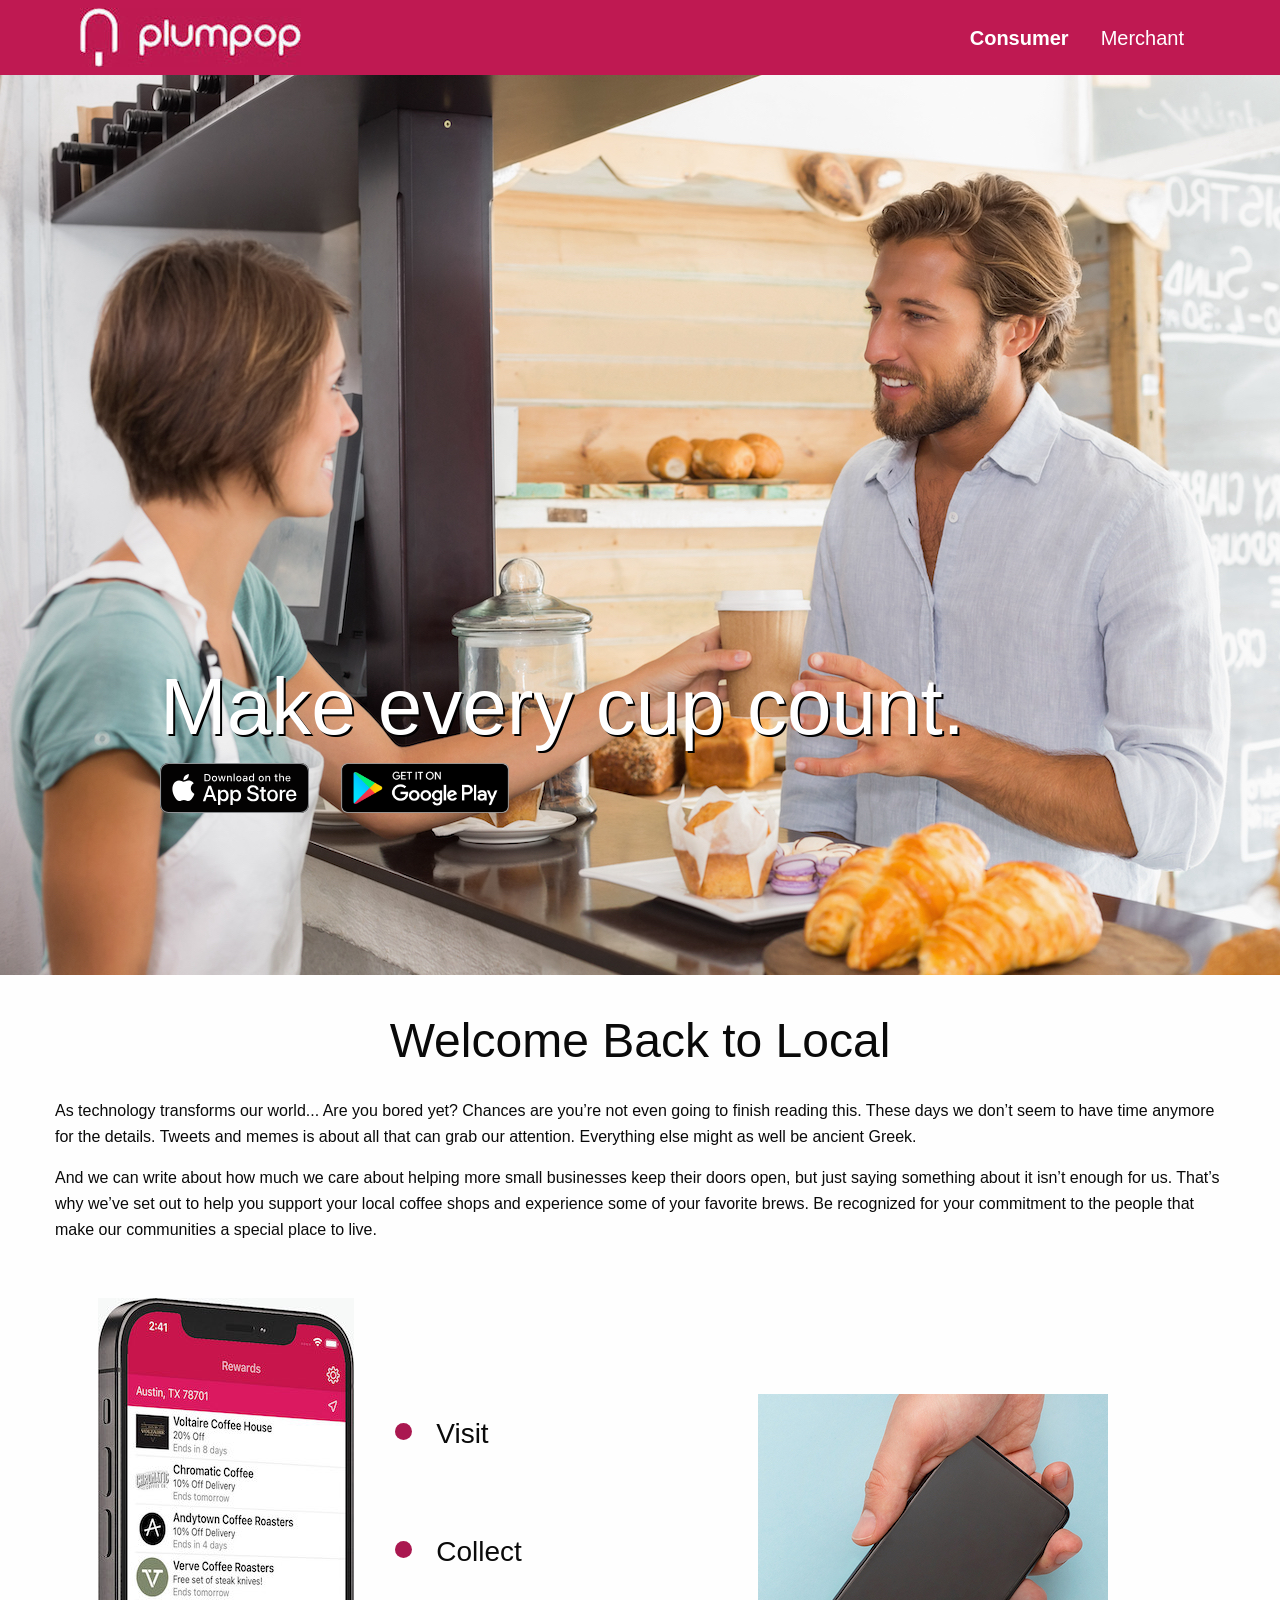
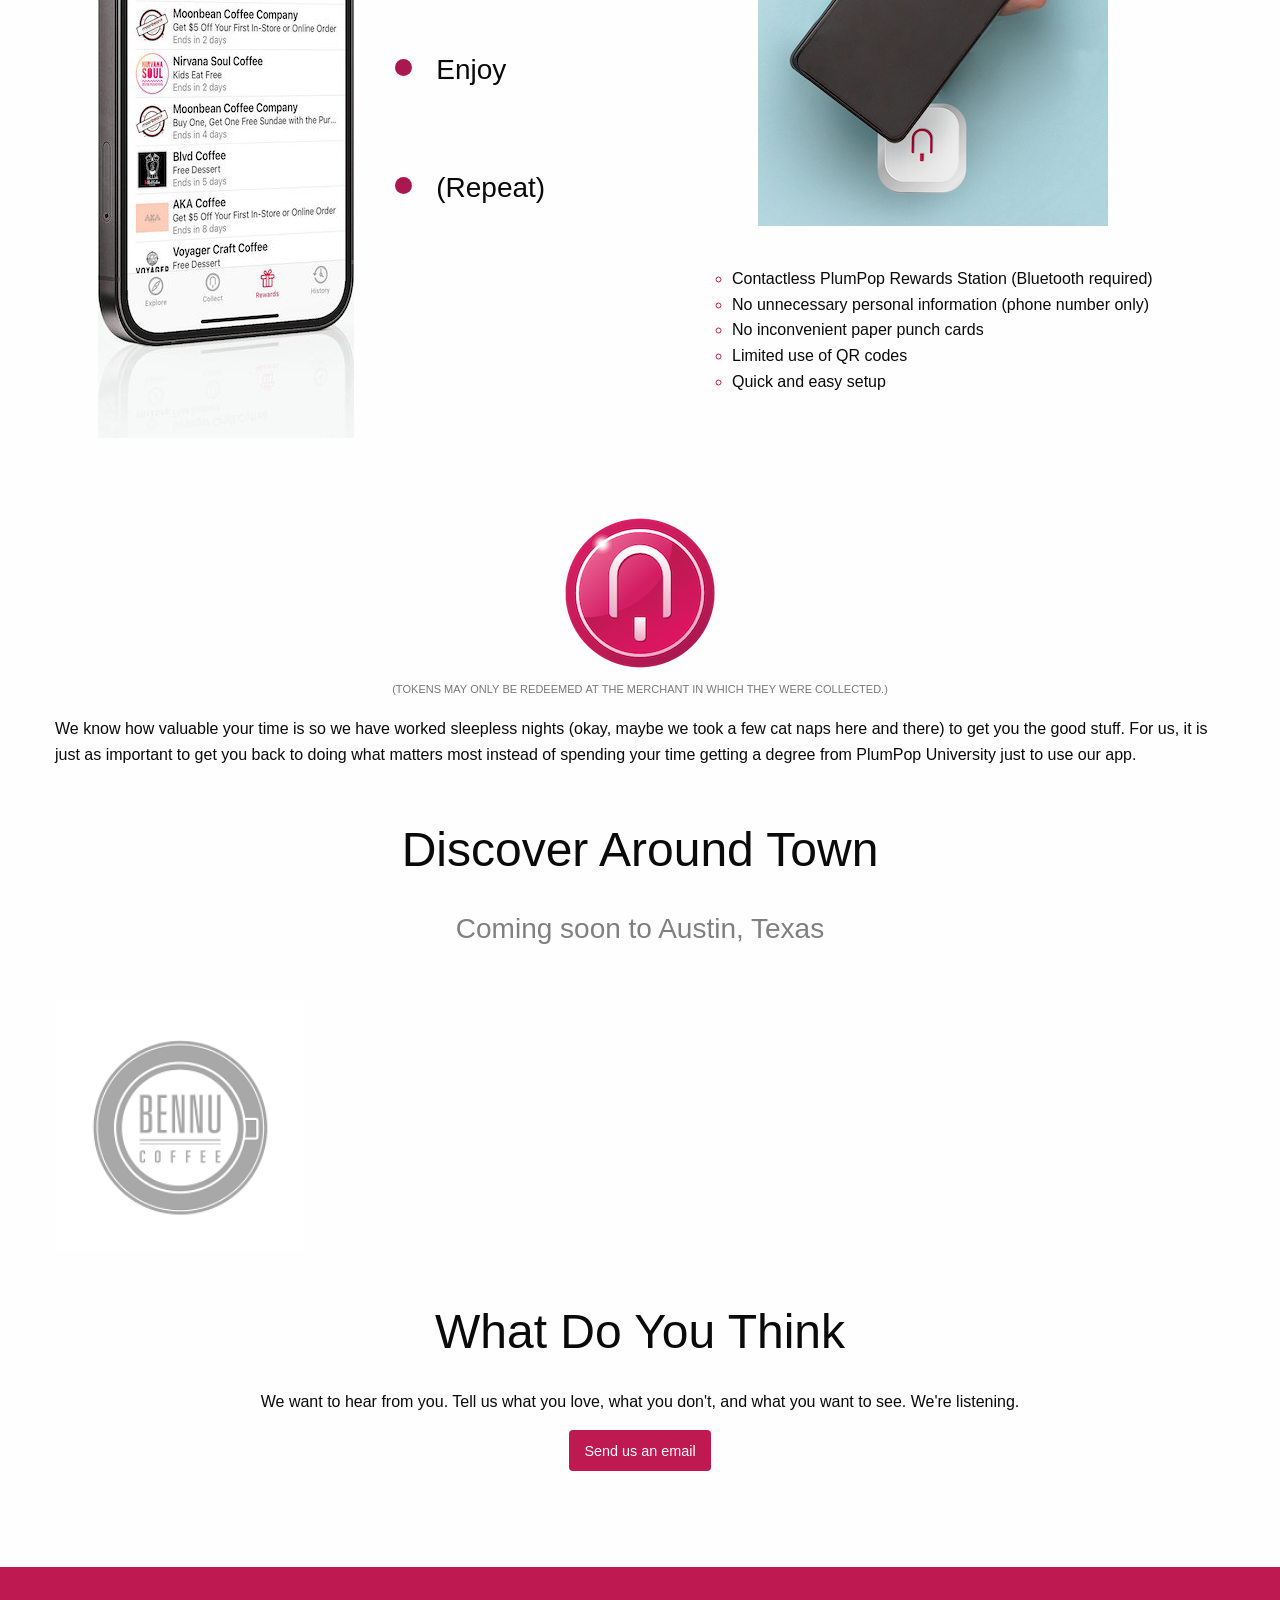
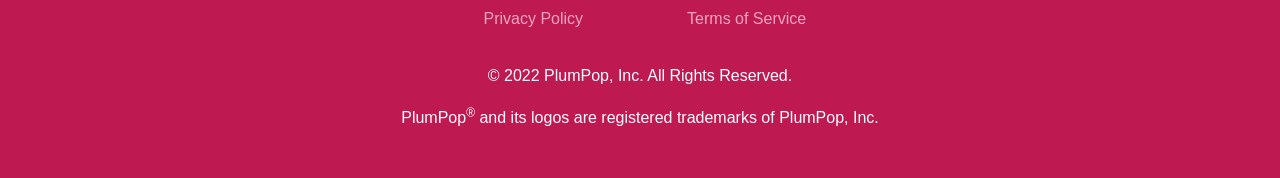
==== index.html @ 1b4a74a1 "Removed the beta label from the page titles." ====
<!doctype html>
<html class="no-js" lang="en" dir="ltr">
<head>
    <meta charset="utf-8"/>
    <meta http-equiv="x-ua-compatible" content="ie=edge">
    <meta name="viewport" content="width=device-width, initial-scale=1.0"/>

    <title>PlumPop - For the Love of Rewards</title>

    <link rel="apple-touch-icon" sizes="180x180" href="apple-touch-icon.png">
    <link rel="icon" type="image/png" sizes="32x32" href="favicon-32x32.png">
    <link rel="icon" type="image/png" sizes="16x16" href="favicon-16x16.png">
    <link rel="manifest" href="site.webmanifest">
    <link rel="mask-icon" href="safari-pinned-tab.svg" color="#5bbad5">
    <meta name="msapplication-TileColor" content="#da532c">
    <meta name="theme-color" content="#ffffff">

    <link rel="stylesheet" href="css/foundation-6.6.3/css/foundation.css">
    <link rel="stylesheet" href="css/swiper-6.4.8/css/swiper-bundle.min.css">
    <link rel="stylesheet" href="css/main.css">
    <link rel="stylesheet" href="css/index.css">
</head>
<body>
<div id="off-canvas"
     class="off-canvas position-left"
     data-off-canvas
     data-auto-focus="false">
    <ul class="vertical menu">
        <li>
            <img src="img/logo/plumpop_logo_icon_23x36.jpg"
                 width="23"
                 height="36"
                 alt="PlumPop Logo Icon">
        </li>
        <li>
            <ul class="nested vertical menu">
                <li>
                    <a class="page-link current-page-link">Consumer</a>
                </li>
                <li>
                    <a class="page-link" href="merchant.html">Merchant</a>
                </li>
            </ul>
        </li>
    </ul>
</div>

<div class="off-canvas-content" data-off-canvas-content>
    <nav>
        <div class="title-bar hide-for-medium">
            <div class="title-bar-left">
                <button id="menu-icon"
                        type="button"
                        class="menu-icon"
                        data-open="off-canvas"></button>
                <img src="img/logo/plumpop_logo_icon_name_maroon_flush_background_white_143x36.jpg"
                     width="143"
                     height="36"
                     alt="PlumPop Logo">
            </div>
        </div>
        <div class="top-bar show-for-medium">
            <div class="top-bar-left">
                <img src="img/logo/plumpop_logo_icon_name_maroon_flush_background_white_221x59.jpg"
                     width="221"
                     height="59"
                     alt="PlumPop Logo">
            </div>
            <div class="top-bar-right">
                <ul class="dropdown menu" data-dropdown-menu data-alignment="left">
                    <li>
                        <a class="page-link current-page-link">Consumer</a>
                    </li>
                    <li>
                        <a class="page-link" href="merchant.html">Merchant</a>
                    </li>
                </ul>
            </div>
        </div>
    </nav>
    <section>
        <div class="grid-y headliner"
             data-interchange="[img/consumer/consumer_main_640x600.jpg, small], [img/consumer/consumer_main_1350x900.jpg, medium]">
            <div class="cell">
                <p>Make every cup count.</p>
            </div>
            <div class="cell show-for-small-only">
                <a class="button download-app-small"><span>Download app</span></a>
            </div>
            <div class="cell show-for-medium">
                <div class="grid-x">
                    <div class="cell shrink download-app-medium-container">
                        <a id="download-ios-app-medium">
                            <img src="img/consumer/download/download_on_the_app_store.svg"
                                 width="149"
                                 height="50"
                                 alt="Download on the App Store Button">
                        </a>
                    </div>
                    <div class="cell shrink download-app-medium-container">
                        <a id="download-android-app-medium">
                            <img src="img/consumer/download/get_it_on_google_play_564x168.png"
                                 width="168"
                                 height="50"
                                 alt="Get It On Google Play Button">
                        </a>
                    </div>
                </div>
            </div>
        </div>
        <div class="grid-container">
            <div class="grid-y">
                <div class="cell text-center">
                    <h1 class="title">Welcome Back to Local</h1>
                </div>
                <div class="cell">
                    <p>
                        As technology transforms our world... Are you bored yet? Chances are you’re not even going to
                        finish reading this. These days we don’t seem to have time anymore for the details. Tweets and
                        memes is about all that can grab our attention. Everything else might as well be ancient Greek.
                    </p>
                    <p>
                        And we can write about how much we care about helping more small businesses keep their doors
                        open, but just saying something about it isn’t enough for us. That’s why we’ve set out to help
                        you support your local coffee shops and experience some of your favorite brews. Be recognized
                        for your commitment to the people that make our communities a special place to live.
                    </p>
                </div>
                <div class="cell app-section">
                    <div class="grid-x">
                        <div class="cell large-6">
                            <div class="grid-x">
                                <div class="cell medium-offset-1 medium-5 large-offset-0 large-7 text-center">
                                    <img src="img/consumer/plumpop_mobile_app_screenshot_256x740.jpg"
                                         width="256"
                                         height="740"
                                         alt="PlumPop Mobile Application Screenshot">
                                </div>
                                <div class="cell small-offset-3 small-6 medium-offset-0 medium-6 large-5">
                                    <ul class="plumpop-mobile-app-screenshot-list">
                                        <li>
                                            <span>Visit</span>
                                        </li>
                                        <li>
                                            <span>Collect</span>
                                        </li>
                                        <li>
                                            <span>Enjoy</span>
                                        </li>
                                        <li>
                                            <span>(Repeat)</span>
                                        </li>
                                    </ul>
                                </div>
                            </div>
                        </div>
                        <div class="cell large-6">
                            <div class="grid-x">
                                <div class="cell medium-order-2 medium-6 large-order-1 large-12 text-center">
                                    <img src="img/consumer/plumpop_beacon_screenshot_350x432.jpg"
                                         class="plumpop-beacon"
                                         width="350"
                                         height="432"
                                         alt="PlumPop Beacon">
                                </div>
                                <div class="cell medium-order-1 medium-6 large-order-2 large-12">
                                    <ul class="plumpop-beacon-list">
                                        <li>
                                            <span>Contactless PlumPop Rewards Station (Bluetooth required)</span>
                                        </li>
                                        <li>
                                            <span>No unnecessary personal information (phone number only)</span>
                                        </li>
                                        <li>
                                            <span>No inconvenient paper punch cards</span>
                                        </li>
                                        <li>
                                            <span>Limited use of QR codes</span>
                                        </li>
                                        <li>
                                            <span>Quick and easy setup</span>
                                        </li>
                                    </ul>
                                </div>
                            </div>
                        </div>
                    </div>
                </div>
                <div class="cell">
                    <div class="grid-x">
                        <div class="cell">
                            <div class="grid-y">
                                <div class="cell text-center">
                                    <img src="img/consumer/plumpop_coin_150x150.png"
                                         width="150"
                                         height="150"
                                         class="icon"
                                         alt="PlumPop Token">
                                </div>
                                <div class="cell text-center">
                                    <p class="tokens-subtitle">
                                        (Tokens may only be redeemed at the merchant in which they were collected.)
                                    </p>
                                </div>
                                <div class="cell">
                                    <p>
                                        We know how valuable your time is so we have worked sleepless nights (okay,
                                        maybe we took a few cat naps here and there) to get you the good stuff. For us,
                                        it is just as important to get you back to doing what matters most instead of
                                        spending your time getting a degree from PlumPop University just to use our app.
                                    </p>
                                </div>
                            </div>
                        </div>
                    </div>
                </div>
                <div class="cell text-center">
                    <h1 class="title">Discover Around Town</h1>
                </div>
                <div class="cell text-center">
                    <p class="coming-soon">Coming soon to Austin, Texas</p>
                </div>
                <div id="swiper-container-container" class="cell">
                    <div class="swiper-container">
                        <div class="swiper-wrapper">
                            <div class="swiper-slide">
                                <a onclick="openURL('http://www.bennucoffee.com/')">
                                    <img src="img/consumer/merchant-logo/bennu_logo_225x225.png"
                                         width="250"
                                         height="250"
                                         alt="Bennu Coffee Logo">
                                </a>
                            </div>
                            <div class="swiper-slide">
                                <a onclick="openURL('https://www.betterhalfbar.com/')">
                                    <img src="img/consumer/merchant-logo/better_half_logo_250x250.png"
                                         width="250"
                                         height="250"
                                         alt="Better Half Coffee & Cocktails Logo">
                                </a>
                            </div>
                            <div class="swiper-slide">
                                <a onclick="openURL('http://cherrywoodcoffeehouse.com/')">
                                    <img src="img/consumer/merchant-logo/cherrywood_logo_250x250.jpg"
                                         width="250"
                                         height="250"
                                         alt="Cherrywood Coffeehouse Logo">
                                </a>
                            </div>
                            <div class="swiper-slide">
                                <a onclick="openURL('http://epochcoffee.com/')">
                                    <img src="img/consumer/merchant-logo/epoch_logo_250x250.png"
                                         width="250"
                                         height="250"
                                         alt="Epoch Coffee Logo">
                                </a>
                            </div>
                            <div class="swiper-slide">
                                <a onclick="openURL('https://www.houndstoothcoffee.com/')">
                                    <img src="img/consumer/merchant-logo/houndstooth_logo_250x250.jpg"
                                         width="250"
                                         height="250"
                                         alt="Houndstooth Coffee Logo">
                                </a>
                            </div>
                            <div class="swiper-slide">
                                <a onclick="openURL('https://levercraftcoffee.com/')">
                                    <img src="img/consumer/merchant-logo/levercraft_logo_225x225.png"
                                         width="250"
                                         height="250"
                                         alt="LeverCraft Coffee Logo">
                                </a>
                            </div>
                            <div class="swiper-slide">
                                <a onclick="openURL('https://mediciroasting.com/')">
                                    <img src="img/consumer/merchant-logo/medici_logo_250x250.png"
                                         width="250"
                                         height="250"
                                         alt="Medici Coffee Logo">
                                </a>
                            </div>
                            <div class="swiper-slide">
                                <a onclick="openURL('https://www.trianoncoffee.com/')">
                                    <img src="img/consumer/merchant-logo/trianon_logo_225x225.png"
                                         width="250"
                                         height="250"
                                         alt="Trianon Coffee Logo">
                                </a>
                            </div>
                        </div>
                    </div>
                </div>
                <div class="cell text-center">
                    <h1 class="title contact-us">What Do You Think</h1>
                </div>
                <div class="cell text-center">
                    <p>
                        We want to hear from you. Tell us what you love, what you don't, and what you want to see. We're
                        listening.
                    </p>
                </div>
                <div class="cell text-center">
                    <a href="mailto:consumer.support@plumpop.com" class="button send-us-email">Send us an email</a>
                </div>
            </div>
        </div>
    </section>
</div>

<div class="grid-y align-center-middle footer">
    <div class="cell">
        <div class="grid-x text-center">
            <div class="cell medium-offset-4 medium-2">
                <a href="privacy.html">Privacy Policy</a>
            </div>
            <div id="terms" class="cell medium-2">
                <a href="terms.html">Terms of Service</a>
            </div>
        </div>
    </div>
    <div class="grid-container">
        <div id="rights" class="cell text-center">
            <p>&copy; 2022 PlumPop, Inc. All Rights Reserved.</p>
            <p>PlumPop<sup>&reg;</sup> and its logos are registered trademarks of PlumPop, Inc.</p>
        </div>
    </div>
</div>

<script src="css/foundation-6.6.3/js/vendor.js"></script>
<script src="css/foundation-6.6.3/js/foundation.js"></script>
<script src="css/foundation-6.6.3/js/app.js"></script>
<script src="css/swiper-6.4.8/js/swiper-bundle.min.js"></script>
<script src="js/index.js"></script>
</body>
</html>
---- css/main.css ----
div#off-canvas {
    background-color: #fff;
}

div#off-canvas > ul.menu {
    margin-top: 1rem;
}

div#off-canvas > ul.menu > li:first-child {
    margin-left: 1.75rem;
}

div#off-canvas > ul.menu > li {
    margin-left: 0.5rem;
}

div#off-canvas > ul.menu > li > ul.menu > li {
    margin-top: 1rem;
}

div#off-canvas > ul.menu > li > ul.menu > li > a {
    color: #000;
}

ul.menu > li > a.page-link {
    font-size: 1.25rem;
    font-weight: 300;
}

ul.menu > li > a.current-page-link {
    cursor: default;
    font-weight: 900;
}

div.title-bar {
    background-color: #bf1952;
}

div.title-bar-left > img {
    margin-left: 2rem;
}

div.top-bar {
    padding-left: 5rem;
    padding-right: 5rem;
    background-color: #bf1952;
}

div.top-bar-right > ul.menu > li {
    background-color: #bf1952;
}

div.top-bar-right > ul.menu > li > a {
    color: #fff;
}

h1.title {
    margin-top: 2rem;
    margin-bottom: 1.5rem;
}

/* small screen only */
@media screen and (max-width: 39.9375em) {
    h1.title {
        margin-top: 2.5rem;
    }
}

div.footer {
    margin-top: 5rem;
    padding-top: 2.5rem;
    padding-bottom: 2rem;
    background-color: #bf1952;
    color: #fff;
}

/* small screen only */
@media screen and (max-width: 39.9375em) {
    div.footer {
        margin-top: 2.5rem;
    }
}

div.footer a {
    color: #f3a4bf;
}

/* small screen only */
@media screen and (max-width: 39.9375em) {
    div.footer div#terms {
        margin-top: 1rem;
    }
}

div.footer div#rights {
    margin-top: 2rem;
}
---- css/index.css ----
div.headliner {
    height: 600px;
    background-position: center;
    background-size: cover;
}

/* large and up */
@media screen and (min-width: 64em) {
    div.headliner {
        height: 900px;
    }
}

div.headliner > div.cell:first-child {
    margin-top: 2.25rem;
}

div.headliner > div.cell:first-child p {
    line-height: 5rem;
    font-size: 5rem;
    font-weight: 500;
    color: #fff;
    text-shadow: 2px 2px black;
}

/* small screen only */
@media screen and (max-width: 39.9375em) {
    div.headliner > div.cell {
        padding-left: 1.5rem;
    }

    div.headliner > div.cell:first-child p {
        width: 10rem;
        line-height: 4rem;
        font-size: 3.5rem;
    }
}

/* medium only */
@media screen and (min-width: 40em) and (max-width: 63.9375em) {
    div.headliner > div.cell:first-child {
        margin-top: 22rem;
        padding-right: 3.5rem;
    }

    div.headliner > div.cell {
        padding-left: 7rem;
    }
}

/* large and up */
@media screen and (min-width: 64em) {
    div.headliner > div.cell:first-child {
        margin-top: 37rem;
    }

    div.headliner > div.cell {
        padding-left: 10rem;
    }
}

a.download-app-small {
    visibility: hidden;
    border-radius: 4px;
    background-color: darkorange;
}

a.download-app-small span {
    text-transform: uppercase;
    font-weight: 900;
}

a.download-app-small:link,
a.download-app-small:visited {
    background-color: darkorange;
}

div.cell.download-app-medium-container:not(:first-child) {
    margin-left: 2rem;
}

div.app-section {
    margin-top: 2.5rem;
}

ul.plumpop-mobile-app-screenshot-list {
    margin-top: 6.5rem;
    margin-left: 2.5rem;
    line-height: 3.5rem;
}

ul.plumpop-mobile-app-screenshot-list > li:not(:first-child) {
    margin-top: 3rem;
}

ul.plumpop-mobile-app-screenshot-list > li::marker {
    font-size: 3.5rem;
    color: #aa1850;
}

ul.plumpop-mobile-app-screenshot-list > li > span {
    vertical-align: super;
    font-size: 1.75rem;
    font-weight: 500;
}

/* small screen only */
@media screen and (max-width: 39.9375em) {
    ul.plumpop-mobile-app-screenshot-list {
        margin-top: 3rem;
        line-height: 2rem;
    }
}

/* medium only */
@media screen and (min-width: 40em) and (max-width: 63.9375em) {
    ul.plumpop-mobile-app-screenshot-list {
        padding-left: 4.5rem;
    }
}

img.plumpop-beacon {
    margin-top: 2rem;
}

ul.plumpop-beacon-list {
    margin-top: 2.5rem;
    list-style: circle;
}

ul.plumpop-beacon-list > li::marker {
    color: #bf1952;
}

/* medium only */
@media screen and (min-width: 40em) and (max-width: 63.9375em) {
    img.plumpop-beacon {
        margin-top: 5rem;
    }

    ul.plumpop-beacon-list {
        margin-top: 6.5rem;
        padding-left: 3.5rem;
        line-height: 3.5rem;
    }
}

/* large and up */
@media screen and (min-width: 64em) {
    img.plumpop-beacon {
        margin-top: 6rem;
    }

    ul.plumpop-beacon-list {
        padding-left: 4.5rem;
    }
}

img.icon {
    margin-top: 5rem;
}

/* small screen only */
@media screen and (max-width: 39.9375em) {
    img.icon {
        margin-top: 3rem;
    }
}

p.tokens-subtitle {
    margin-top: 0.5rem;
    font-size: 0.95rem;
    font-variant-caps: all-petite-caps;
    color: #787879;
}

p.coming-soon {
    font-size: 1.75rem;
    color: gray;
}

/* small screen only */
@media screen and (max-width: 39.9375em) {
    p.coming-soon {
        font-size: 1.25rem;
    }
}

div.swiper-container {
    margin-top: 1rem;
}

/* medium only */
@media screen and (min-width: 40em) and (max-width: 63.9375em) {
    div.swiper-container {
        margin-top: 1.75rem;
    }
}

/* large and up */
@media screen and (min-width: 64em) {
    div.swiper-container {
        margin-top: 2rem;
    }
}

h1.contact-us {
    margin-top: 3rem;
}

a.send-us-email {
    border-radius: 4px;
}

a.send-us-email:link,
a.send-us-email:visited {
    background-color: #bf1952;
}

a.send-us-email:active,
a.send-us-email:hover,
a.send-us-email:focus {
    background-color: #e22263;
}
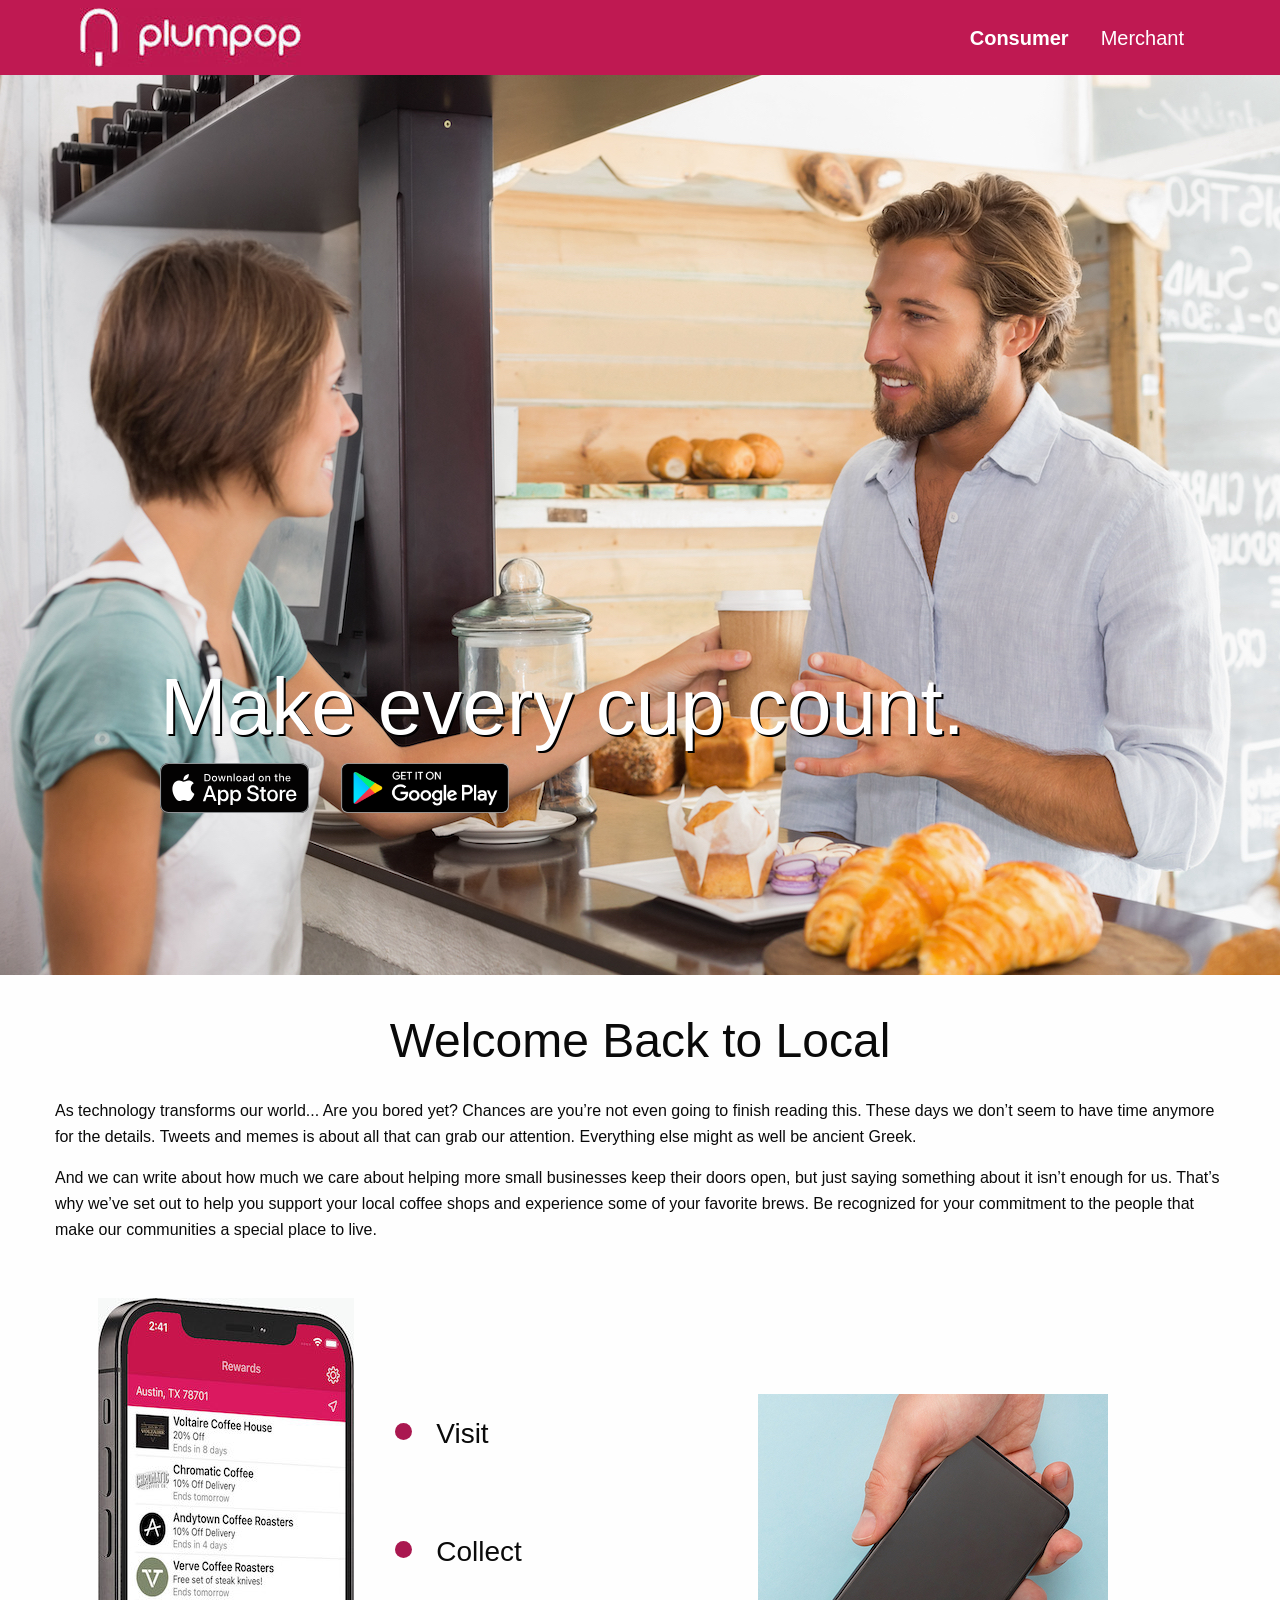
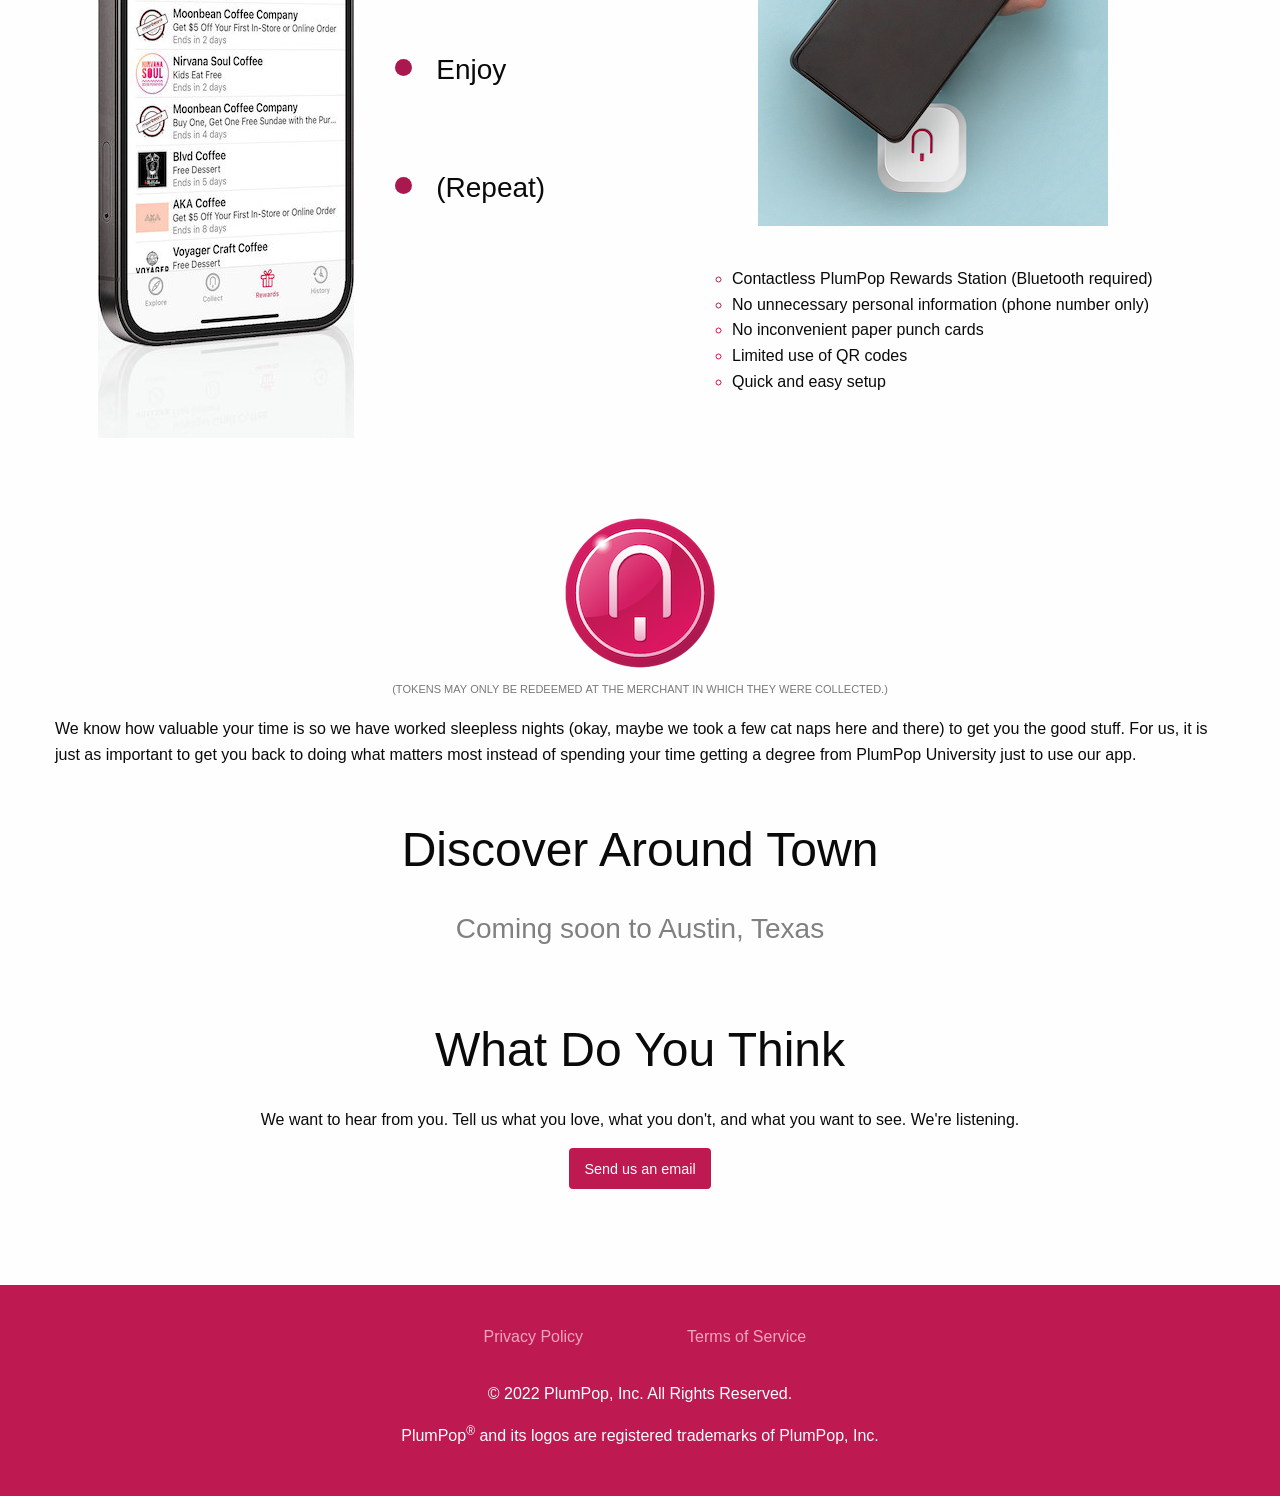
==== commit df10a6a3: "Removed the participating merchant carousel on the consumer page." ====
--- a/index.html
+++ b/index.html
@@ -16,7 +16,6 @@
     <meta name="theme-color" content="#ffffff">
 
     <link rel="stylesheet" href="css/foundation-6.6.3/css/foundation.css">
-    <link rel="stylesheet" href="css/swiper-6.4.8/css/swiper-bundle.min.css">
     <link rel="stylesheet" href="css/main.css">
     <link rel="stylesheet" href="css/index.css">
 </head>
@@ -220,76 +219,6 @@
                 <div class="cell text-center">
                     <p class="coming-soon">Coming soon to Austin, Texas</p>
                 </div>
-                <div id="swiper-container-container" class="cell">
-                    <div class="swiper-container">
-                        <div class="swiper-wrapper">
-                            <div class="swiper-slide">
-                                <a onclick="openURL('http://www.bennucoffee.com/')">
-                                    <img src="img/consumer/merchant-logo/bennu_logo_225x225.png"
-                                         width="250"
-                                         height="250"
-                                         alt="Bennu Coffee Logo">
-                                </a>
-                            </div>
-                            <div class="swiper-slide">
-                                <a onclick="openURL('https://www.betterhalfbar.com/')">
-                                    <img src="img/consumer/merchant-logo/better_half_logo_250x250.png"
-                                         width="250"
-                                         height="250"
-                                         alt="Better Half Coffee & Cocktails Logo">
-                                </a>
-                            </div>
-                            <div class="swiper-slide">
-                                <a onclick="openURL('http://cherrywoodcoffeehouse.com/')">
-                                    <img src="img/consumer/merchant-logo/cherrywood_logo_250x250.jpg"
-                                         width="250"
-                                         height="250"
-                                         alt="Cherrywood Coffeehouse Logo">
-                                </a>
-                            </div>
-                            <div class="swiper-slide">
-                                <a onclick="openURL('http://epochcoffee.com/')">
-                                    <img src="img/consumer/merchant-logo/epoch_logo_250x250.png"
-                                         width="250"
-                                         height="250"
-                                         alt="Epoch Coffee Logo">
-                                </a>
-                            </div>
-                            <div class="swiper-slide">
-                                <a onclick="openURL('https://www.houndstoothcoffee.com/')">
-                                    <img src="img/consumer/merchant-logo/houndstooth_logo_250x250.jpg"
-                                         width="250"
-                                         height="250"
-                                         alt="Houndstooth Coffee Logo">
-                                </a>
-                            </div>
-                            <div class="swiper-slide">
-                                <a onclick="openURL('https://levercraftcoffee.com/')">
-                                    <img src="img/consumer/merchant-logo/levercraft_logo_225x225.png"
-                                         width="250"
-                                         height="250"
-                                         alt="LeverCraft Coffee Logo">
-                                </a>
-                            </div>
-                            <div class="swiper-slide">
-                                <a onclick="openURL('https://mediciroasting.com/')">
-                                    <img src="img/consumer/merchant-logo/medici_logo_250x250.png"
-                                         width="250"
-                                         height="250"
-                                         alt="Medici Coffee Logo">
-                                </a>
-                            </div>
-                            <div class="swiper-slide">
-                                <a onclick="openURL('https://www.trianoncoffee.com/')">
-                                    <img src="img/consumer/merchant-logo/trianon_logo_225x225.png"
-                                         width="250"
-                                         height="250"
-                                         alt="Trianon Coffee Logo">
-                                </a>
-                            </div>
-                        </div>
-                    </div>
-                </div>
                 <div class="cell text-center">
                     <h1 class="title contact-us">What Do You Think</h1>
                 </div>
@@ -329,7 +258,6 @@
 <script src="css/foundation-6.6.3/js/vendor.js"></script>
 <script src="css/foundation-6.6.3/js/foundation.js"></script>
 <script src="css/foundation-6.6.3/js/app.js"></script>
-<script src="css/swiper-6.4.8/js/swiper-bundle.min.js"></script>
 <script src="js/index.js"></script>
 </body>
 </html>
--- a/css/index.css
+++ b/css/index.css
@@ -186,24 +186,6 @@
     }
 }
 
-div.swiper-container {
-    margin-top: 1rem;
-}
-
-/* medium only */
-@media screen and (min-width: 40em) and (max-width: 63.9375em) {
-    div.swiper-container {
-        margin-top: 1.75rem;
-    }
-}
-
-/* large and up */
-@media screen and (min-width: 64em) {
-    div.swiper-container {
-        margin-top: 2rem;
-    }
-}
-
 h1.contact-us {
     margin-top: 3rem;
 }
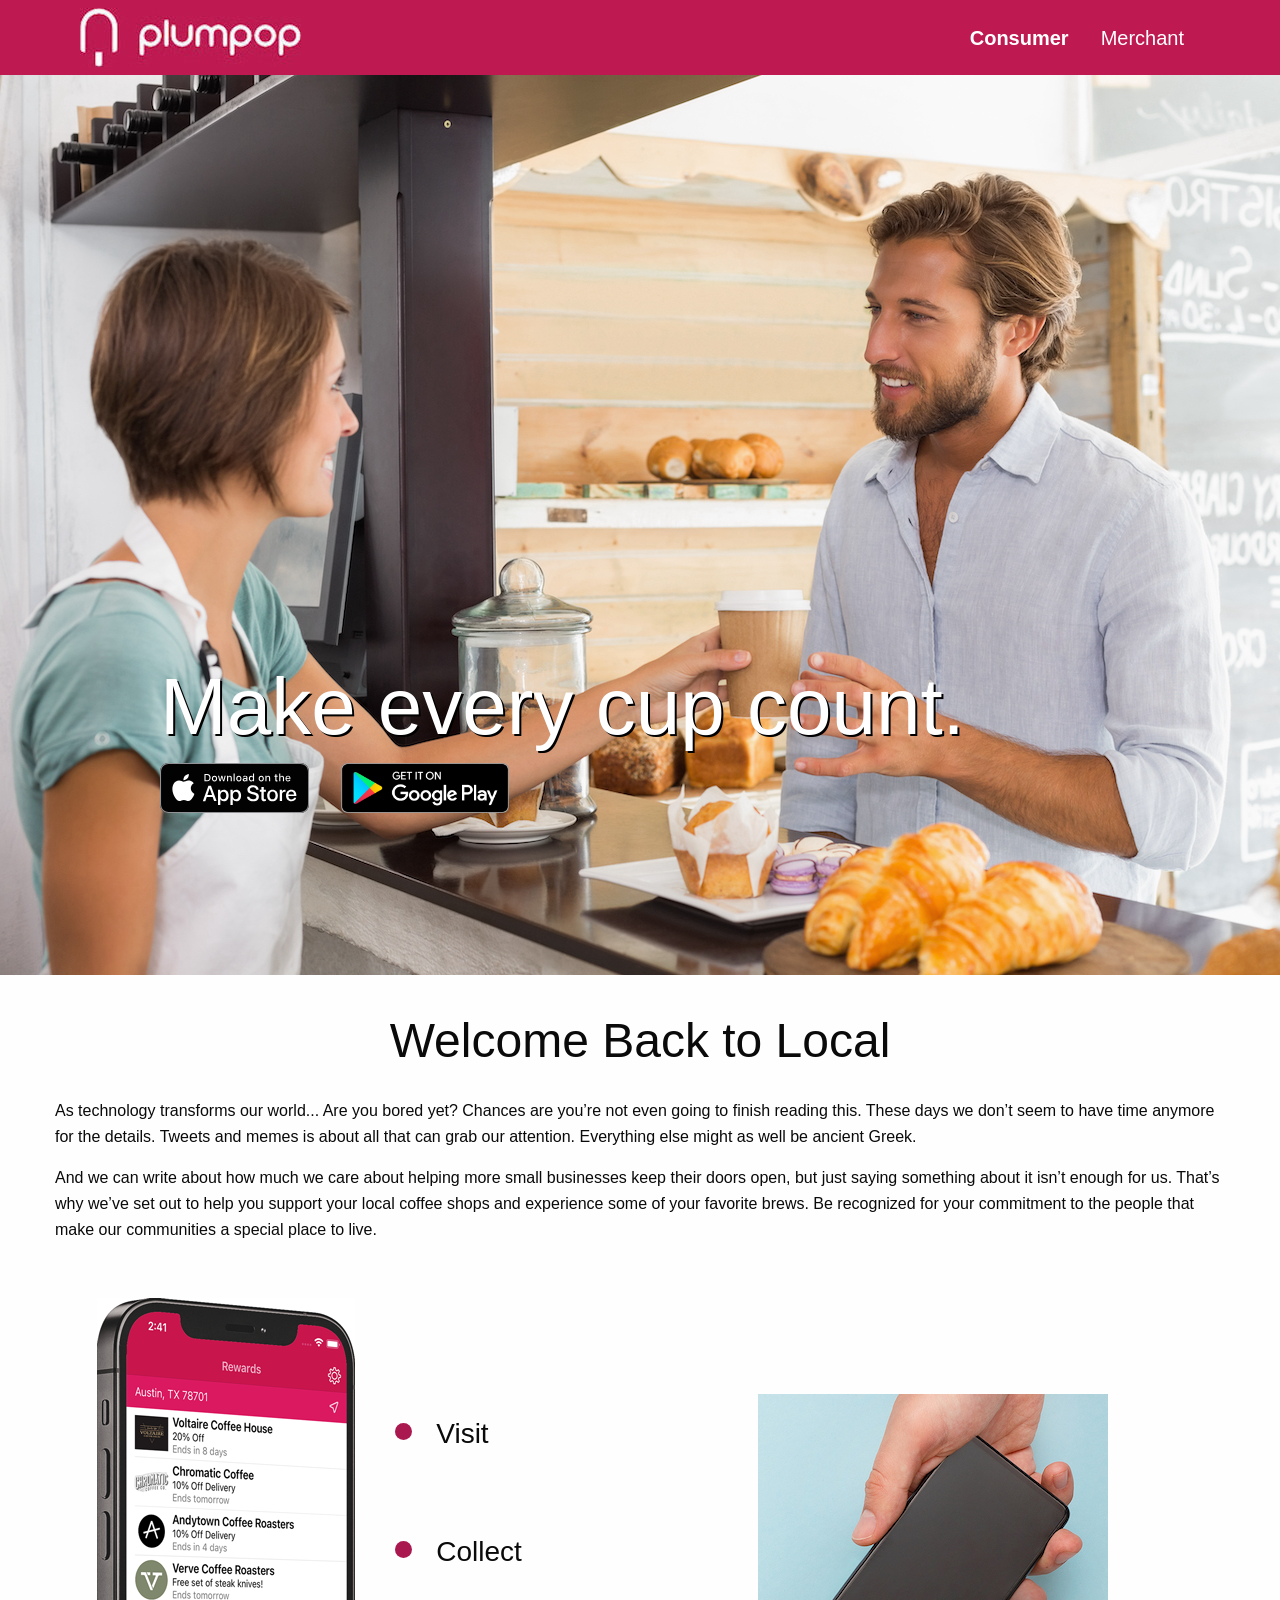
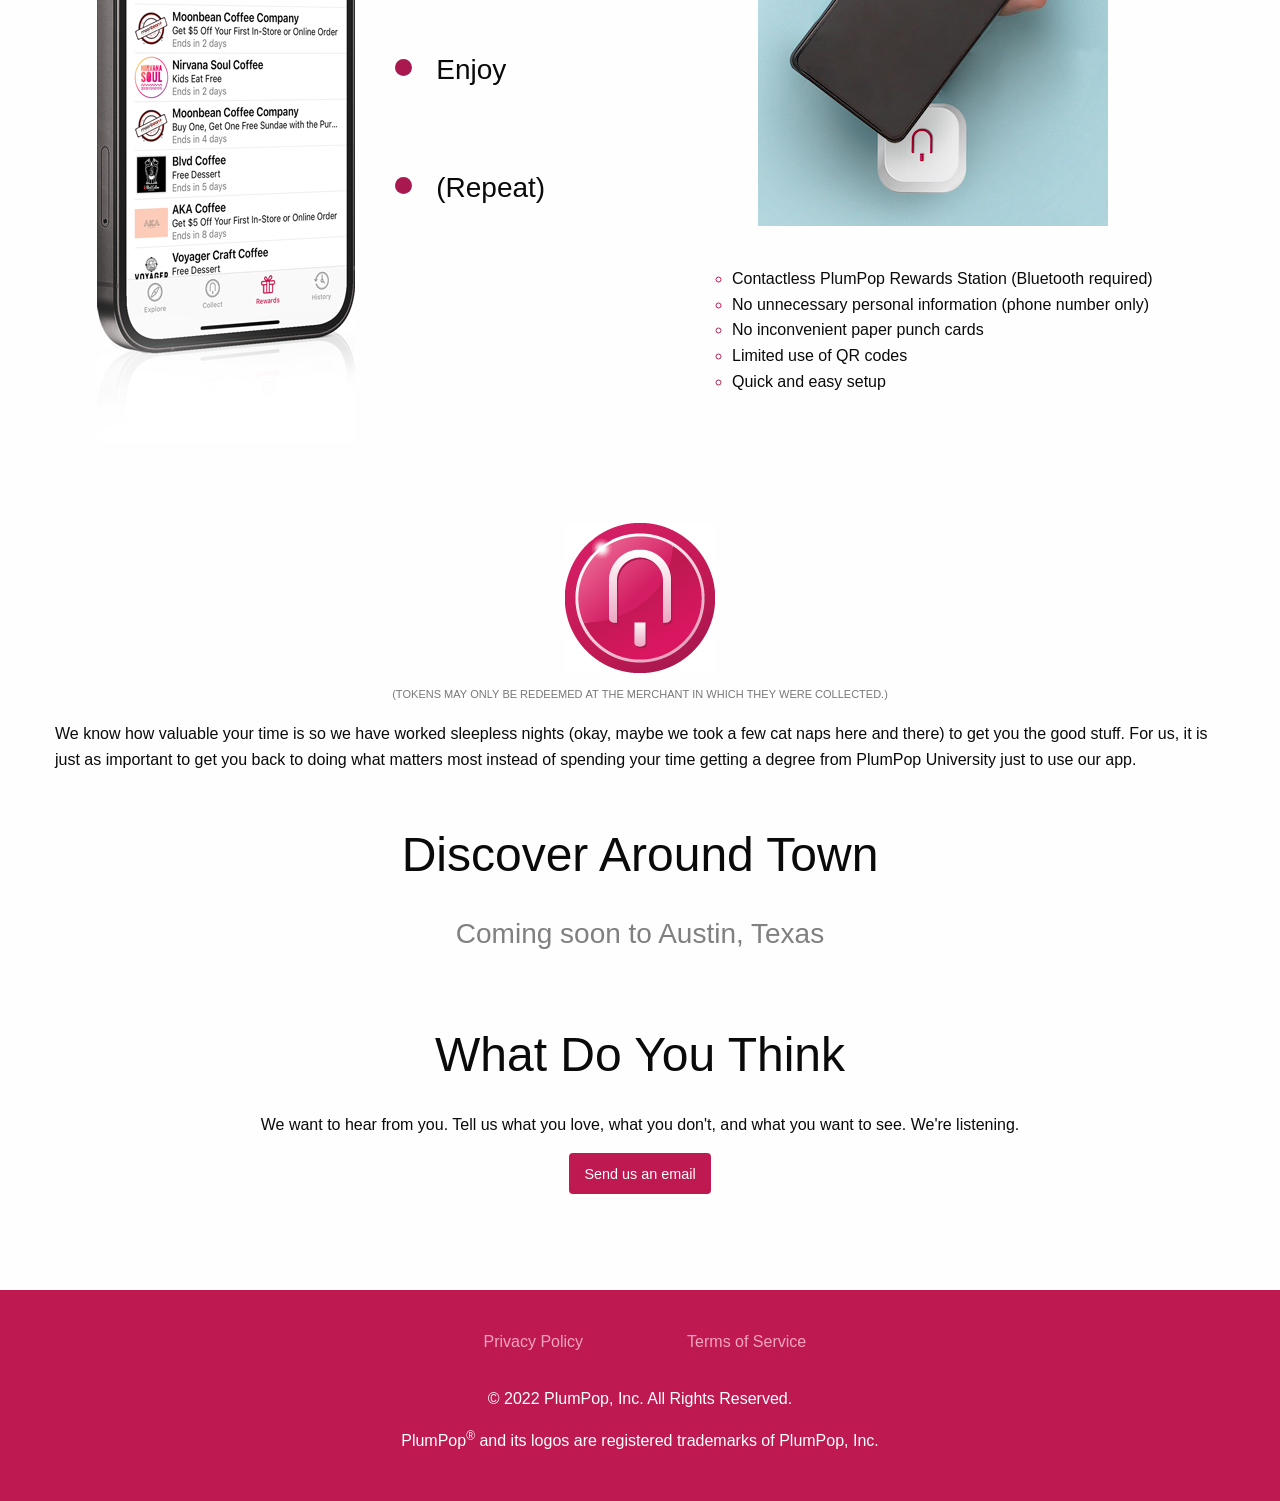
==== commit fe408aa8: "Updated several visual assets." ====
--- a/index.html
+++ b/index.html
@@ -26,7 +26,7 @@
      data-auto-focus="false">
     <ul class="vertical menu">
         <li>
-            <img src="img/logo/plumpop_logo_icon_23x36.jpg"
+            <img src="img/logo/plumpop_logo_icon_23x36.png"
                  width="23"
                  height="36"
                  alt="PlumPop Logo Icon">
@@ -130,9 +130,9 @@
                         <div class="cell large-6">
                             <div class="grid-x">
                                 <div class="cell medium-offset-1 medium-5 large-offset-0 large-7 text-center">
-                                    <img src="img/consumer/plumpop_mobile_app_screenshot_256x740.jpg"
-                                         width="256"
-                                         height="740"
+                                    <img src="img/consumer/plumpop_mobile_app_screenshot_258x745.png"
+                                         width="258"
+                                         height="745"
                                          alt="PlumPop Mobile Application Screenshot">
                                 </div>
                                 <div class="cell small-offset-3 small-6 medium-offset-0 medium-6 large-5">
@@ -229,7 +229,7 @@
                     </p>
                 </div>
                 <div class="cell text-center">
-                    <a href="mailto:consumer.support@plumpop.com" class="button send-us-email">Send us an email</a>
+                    <a href="mailto:consumer-support@plumpop.com" class="button send-us-email">Send us an email</a>
                 </div>
             </div>
         </div>
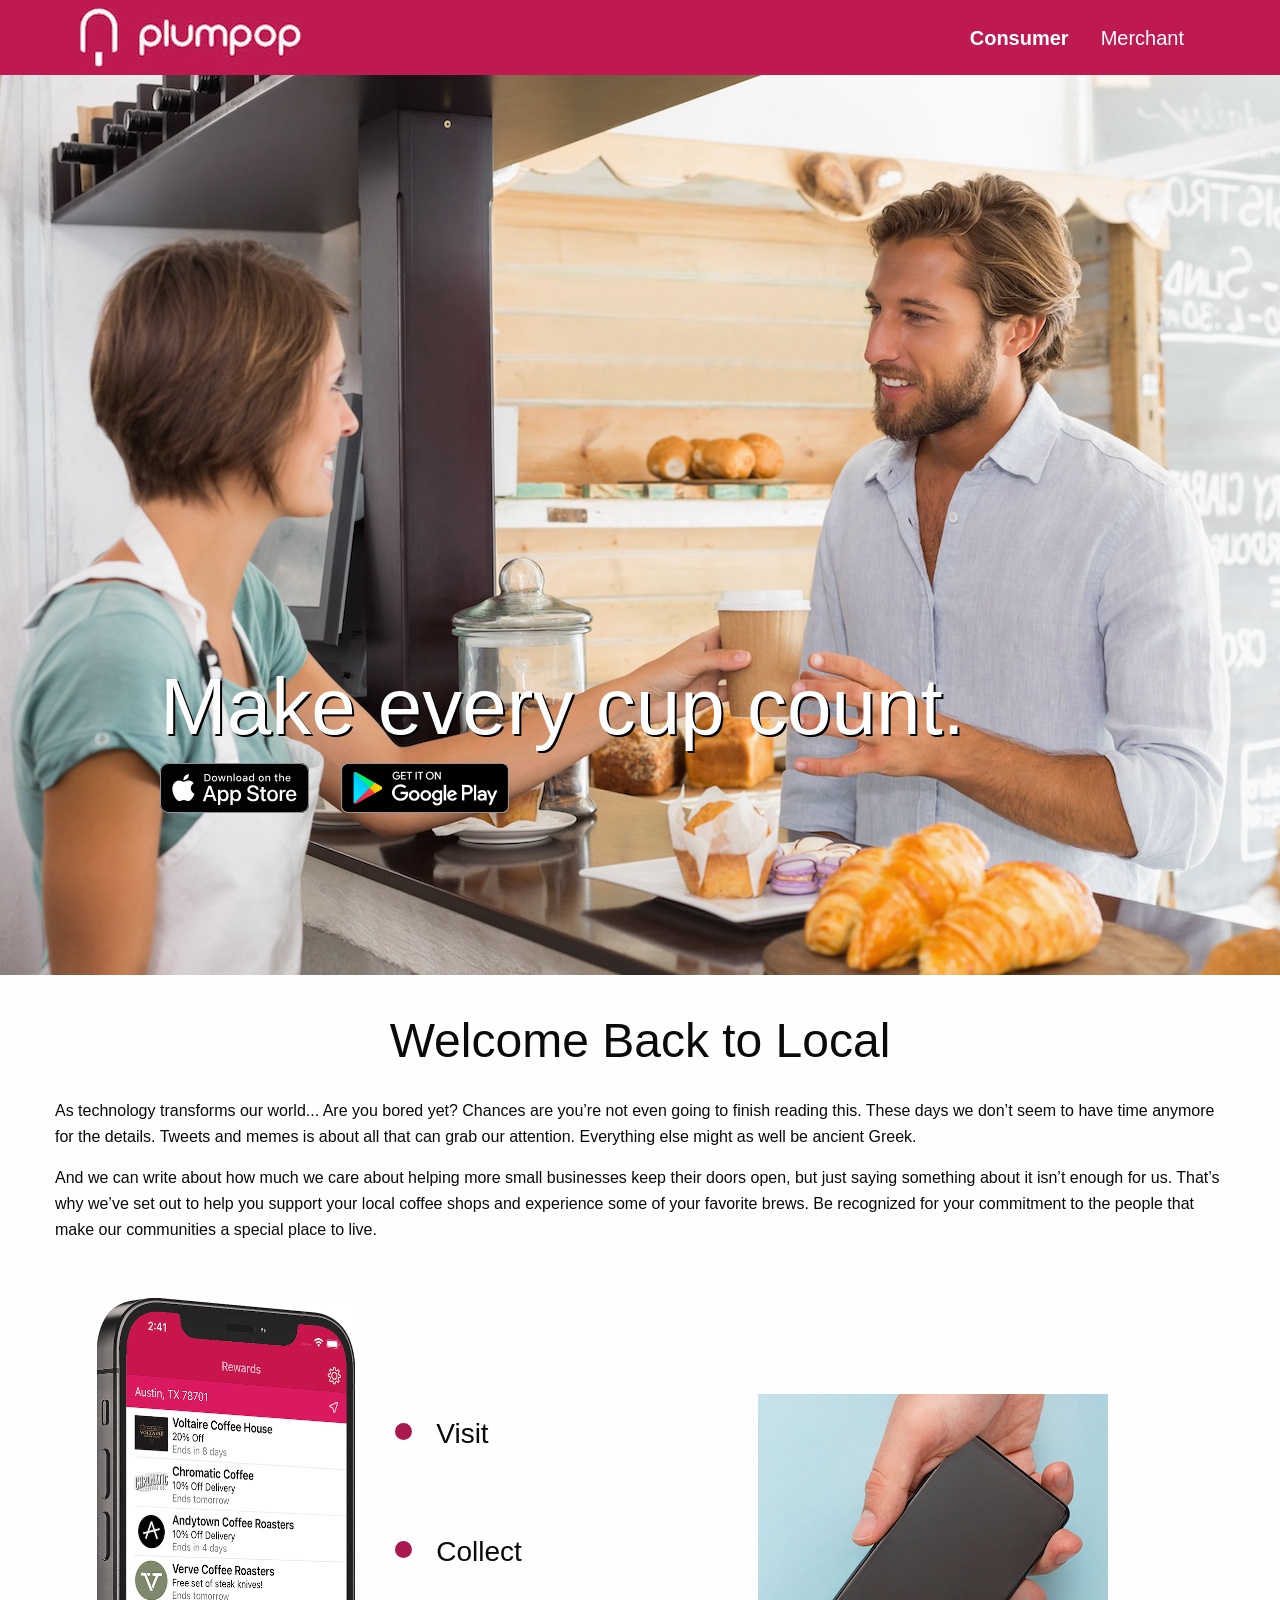
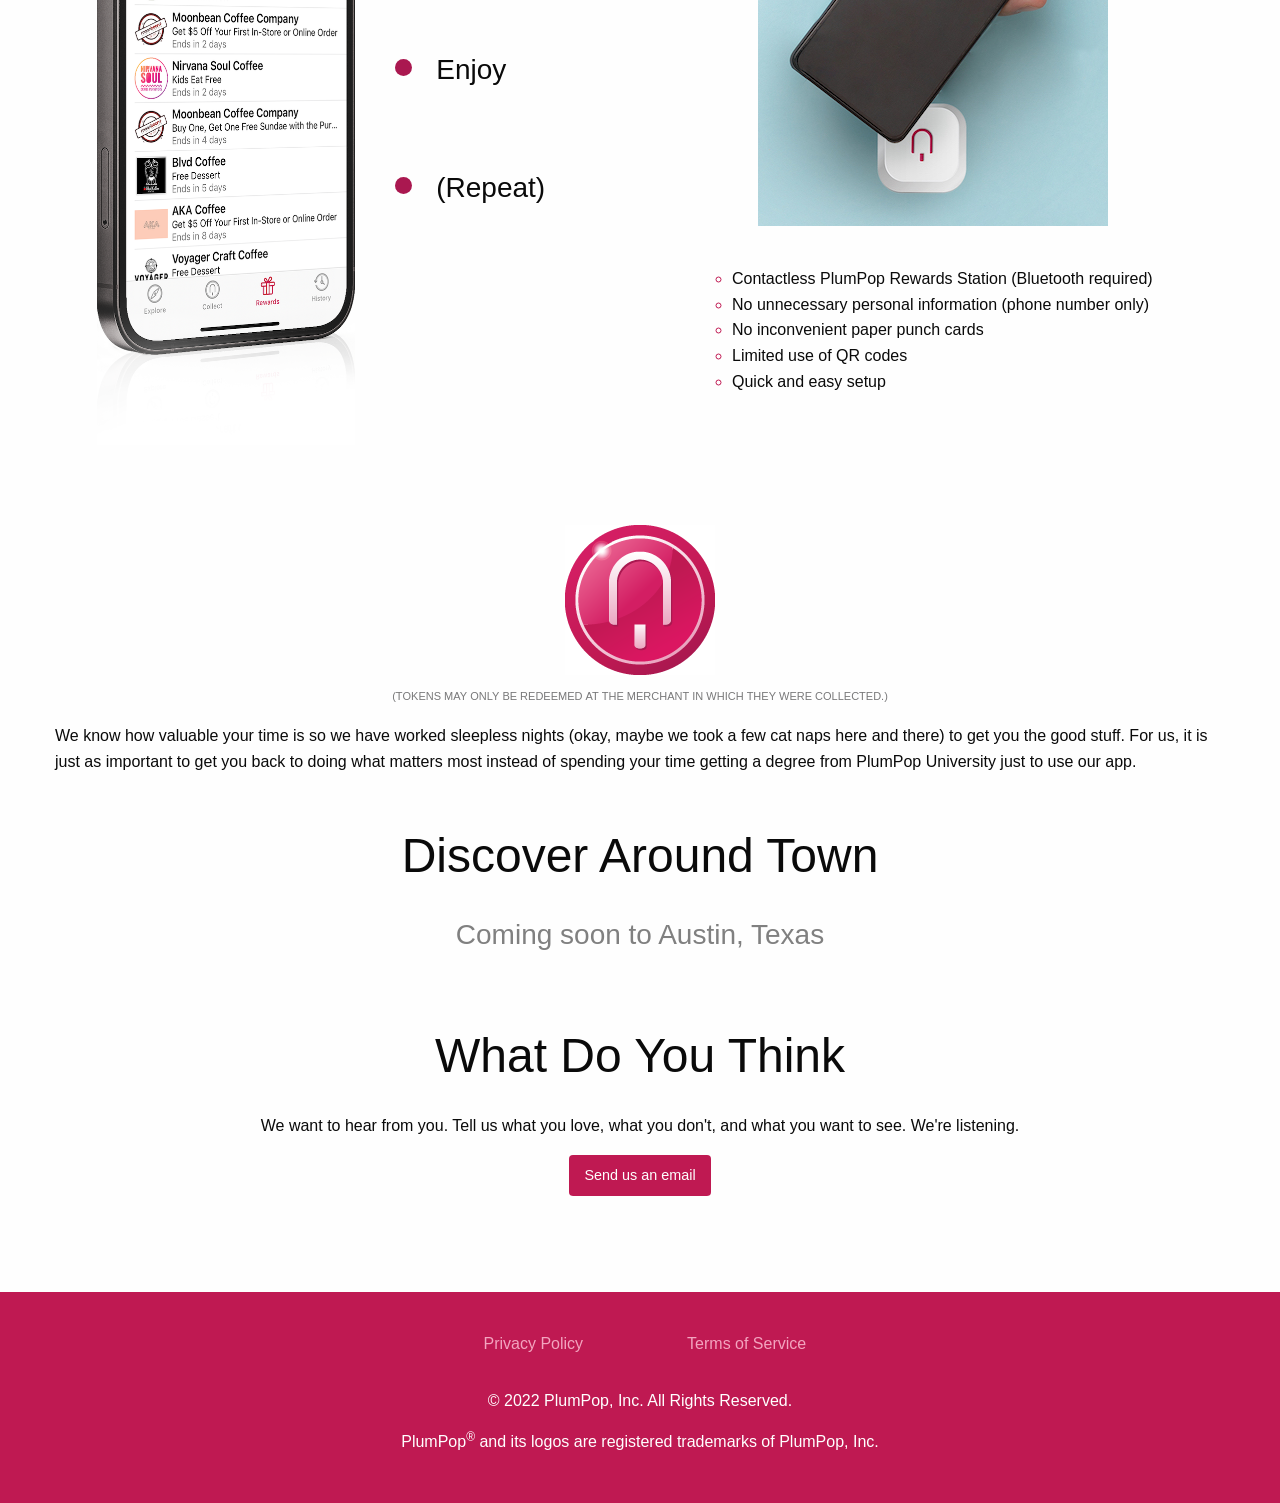
==== commit 9065fab9: "Updated several visual assets." ====
--- a/index.html
+++ b/index.html
@@ -130,7 +130,7 @@
                         <div class="cell large-6">
                             <div class="grid-x">
                                 <div class="cell medium-offset-1 medium-5 large-offset-0 large-7 text-center">
-                                    <img src="img/consumer/plumpop_mobile_app_screenshot_258x745.png"
+                                    <img src="img/consumer/plumpop_mobile_app_screenshot_515x1490.png"
                                          width="258"
                                          height="745"
                                          alt="PlumPop Mobile Application Screenshot">
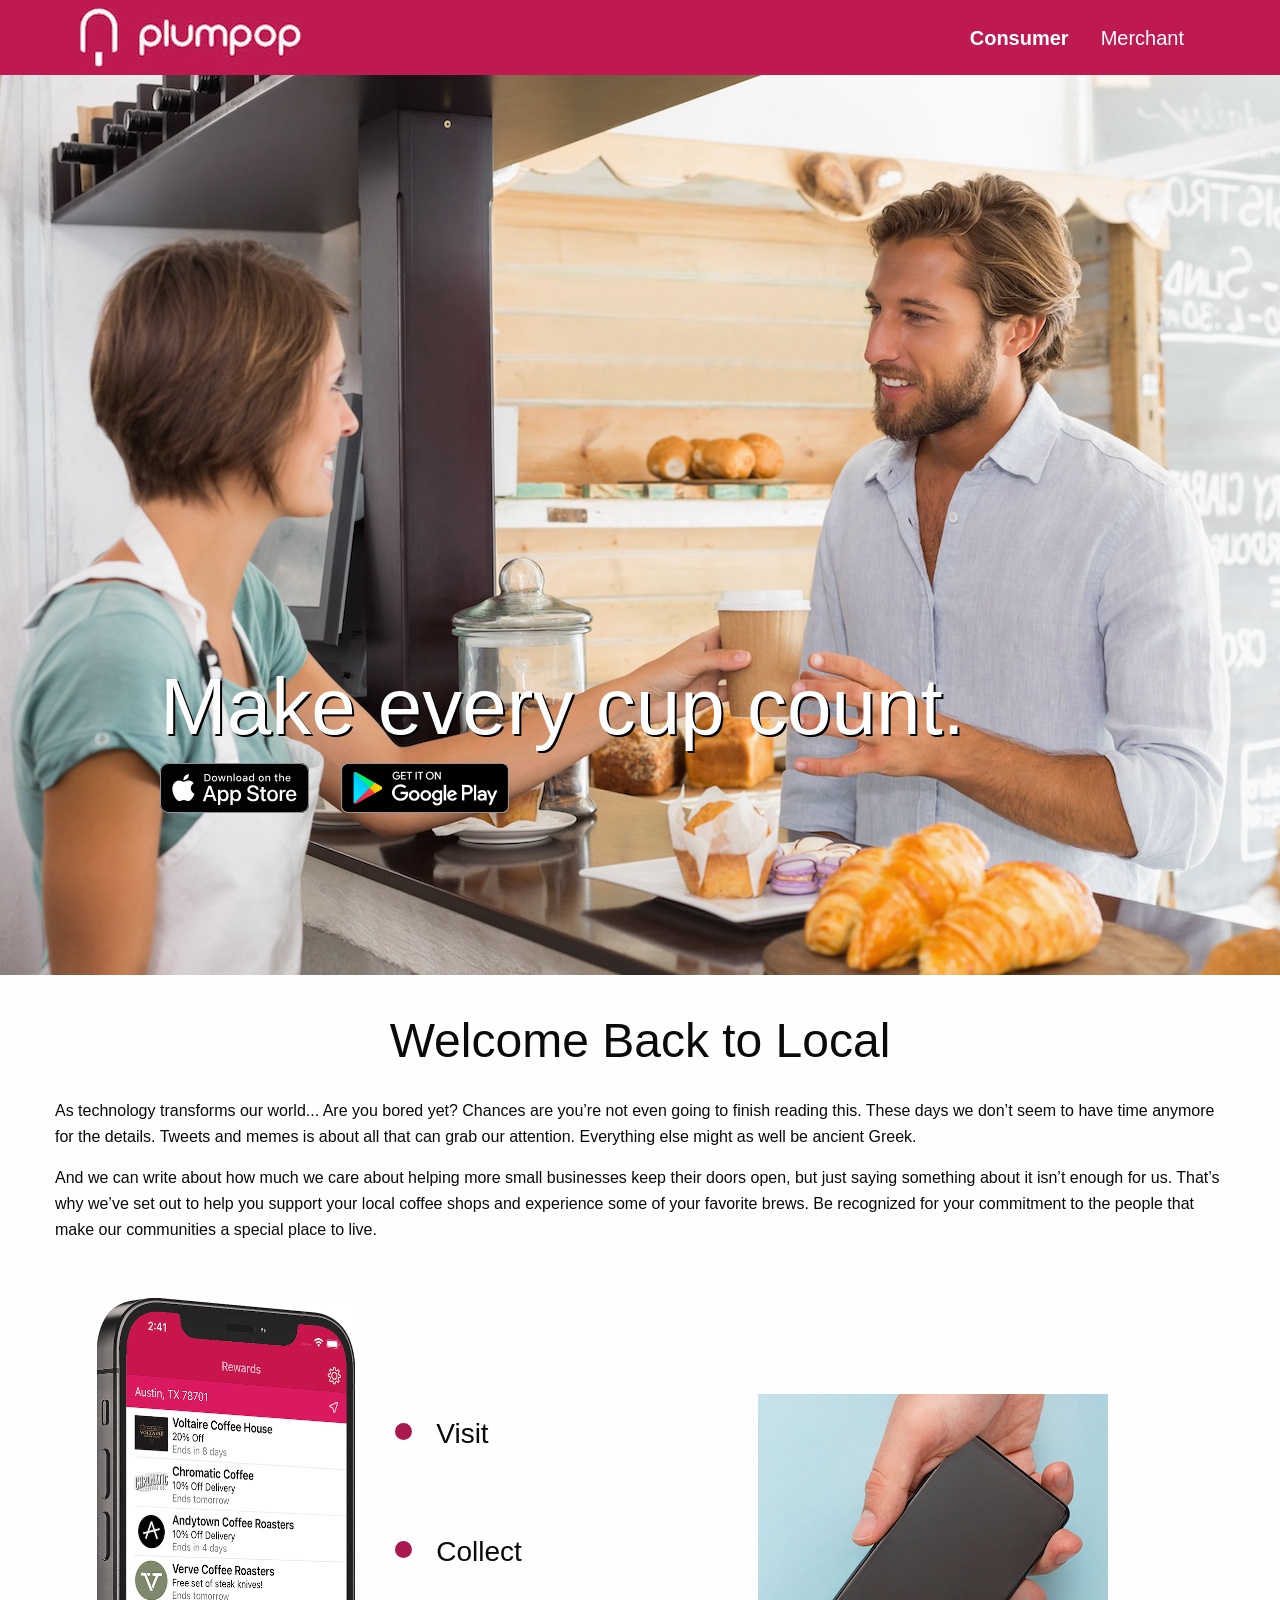
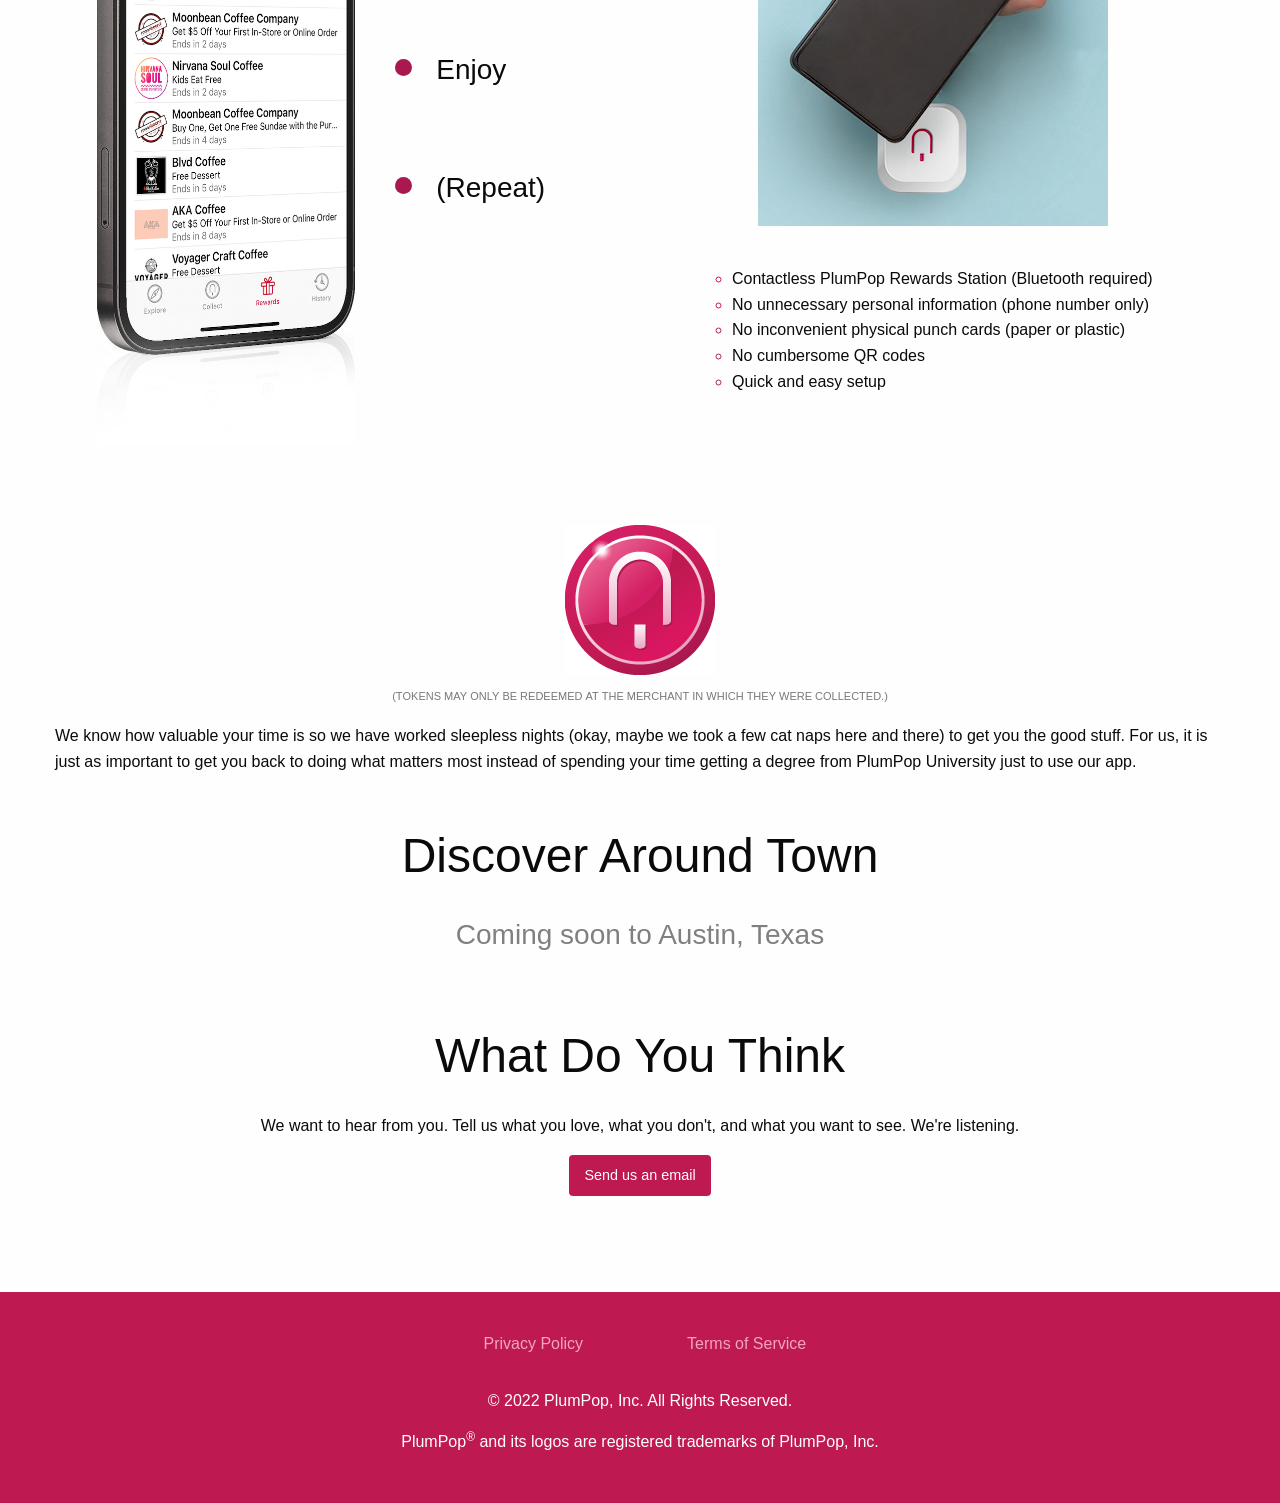
==== commit 1e3bd2c1: "Updated the content to remove references to a barcode scanner. Updated the content for QR codes and " ====
--- a/index.html
+++ b/index.html
@@ -171,10 +171,10 @@
                                             <span>No unnecessary personal information (phone number only)</span>
                                         </li>
                                         <li>
-                                            <span>No inconvenient paper punch cards</span>
-                                        </li>
-                                        <li>
-                                            <span>Limited use of QR codes</span>
+                                            <span>No inconvenient physical punch cards (paper or plastic)</span>
+                                        </li>
+                                        <li>
+                                            <span>No cumbersome QR codes</span>
                                         </li>
                                         <li>
                                             <span>Quick and easy setup</span>
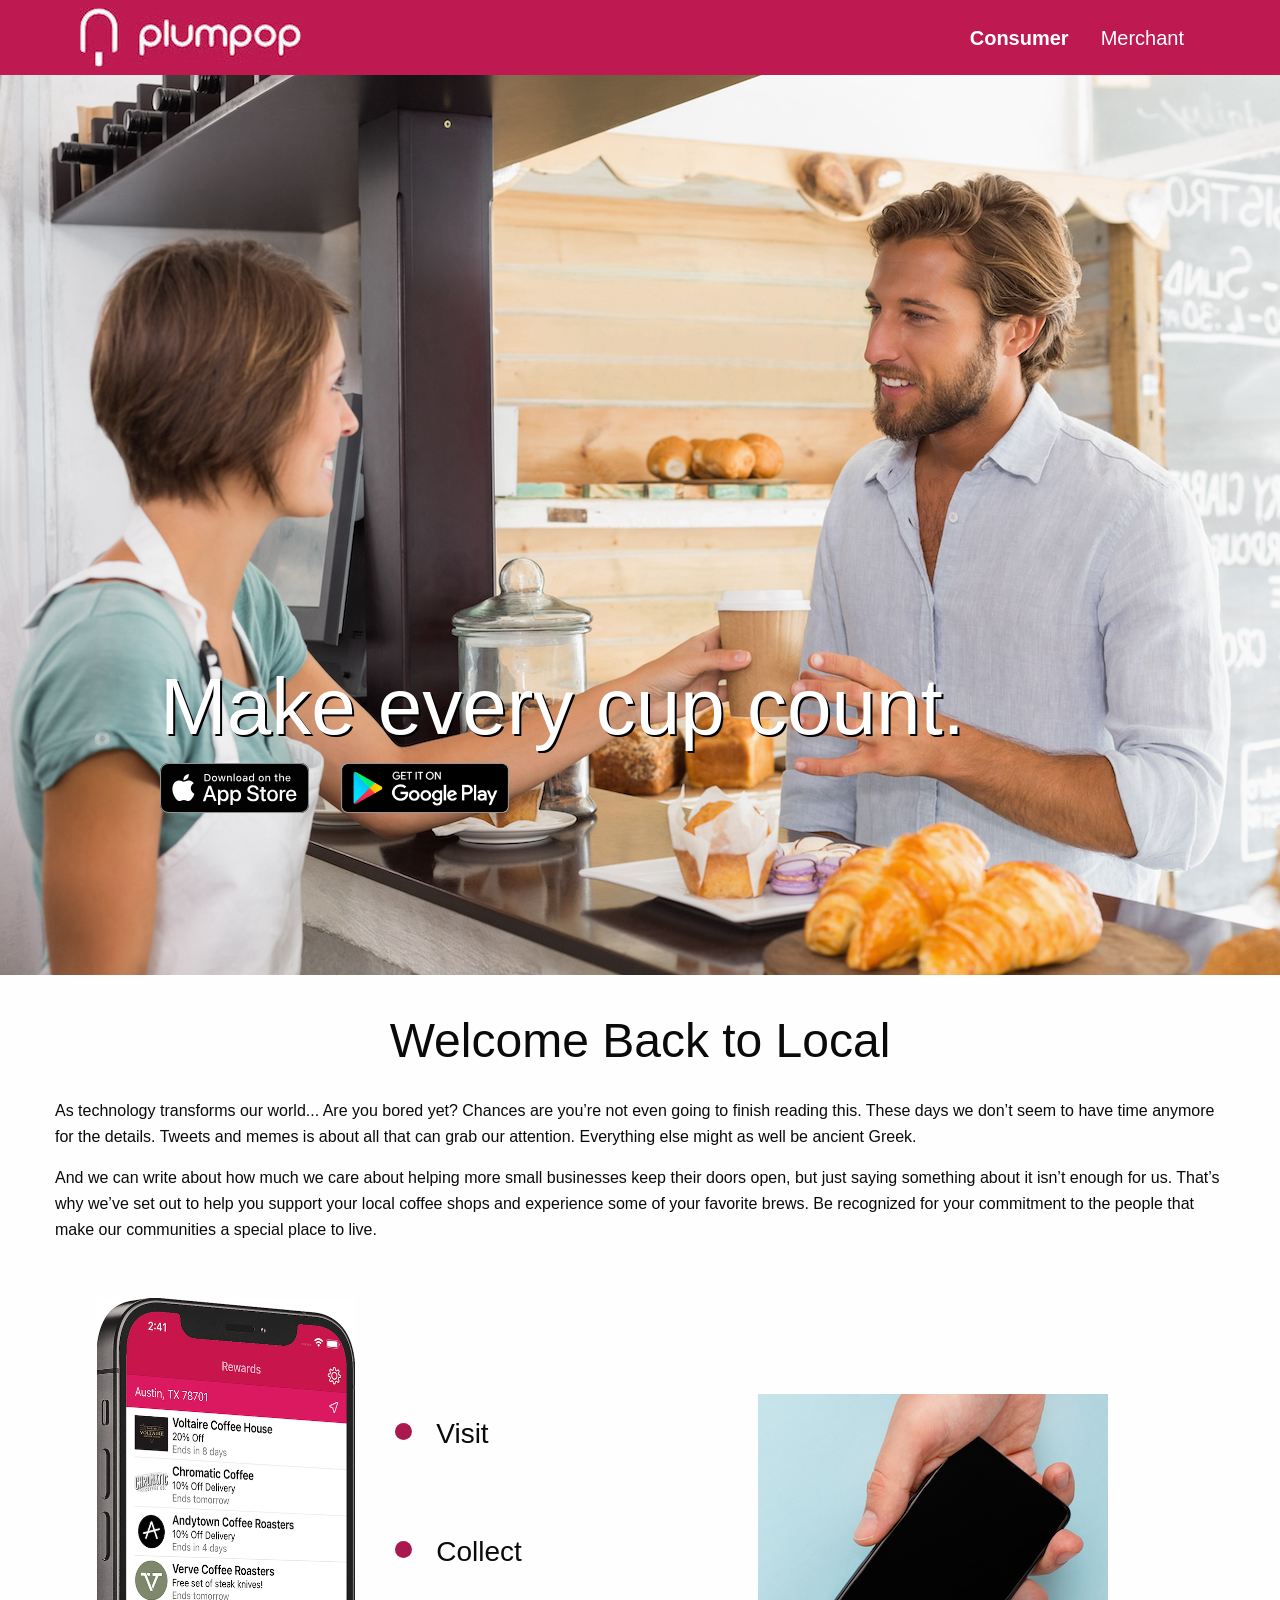
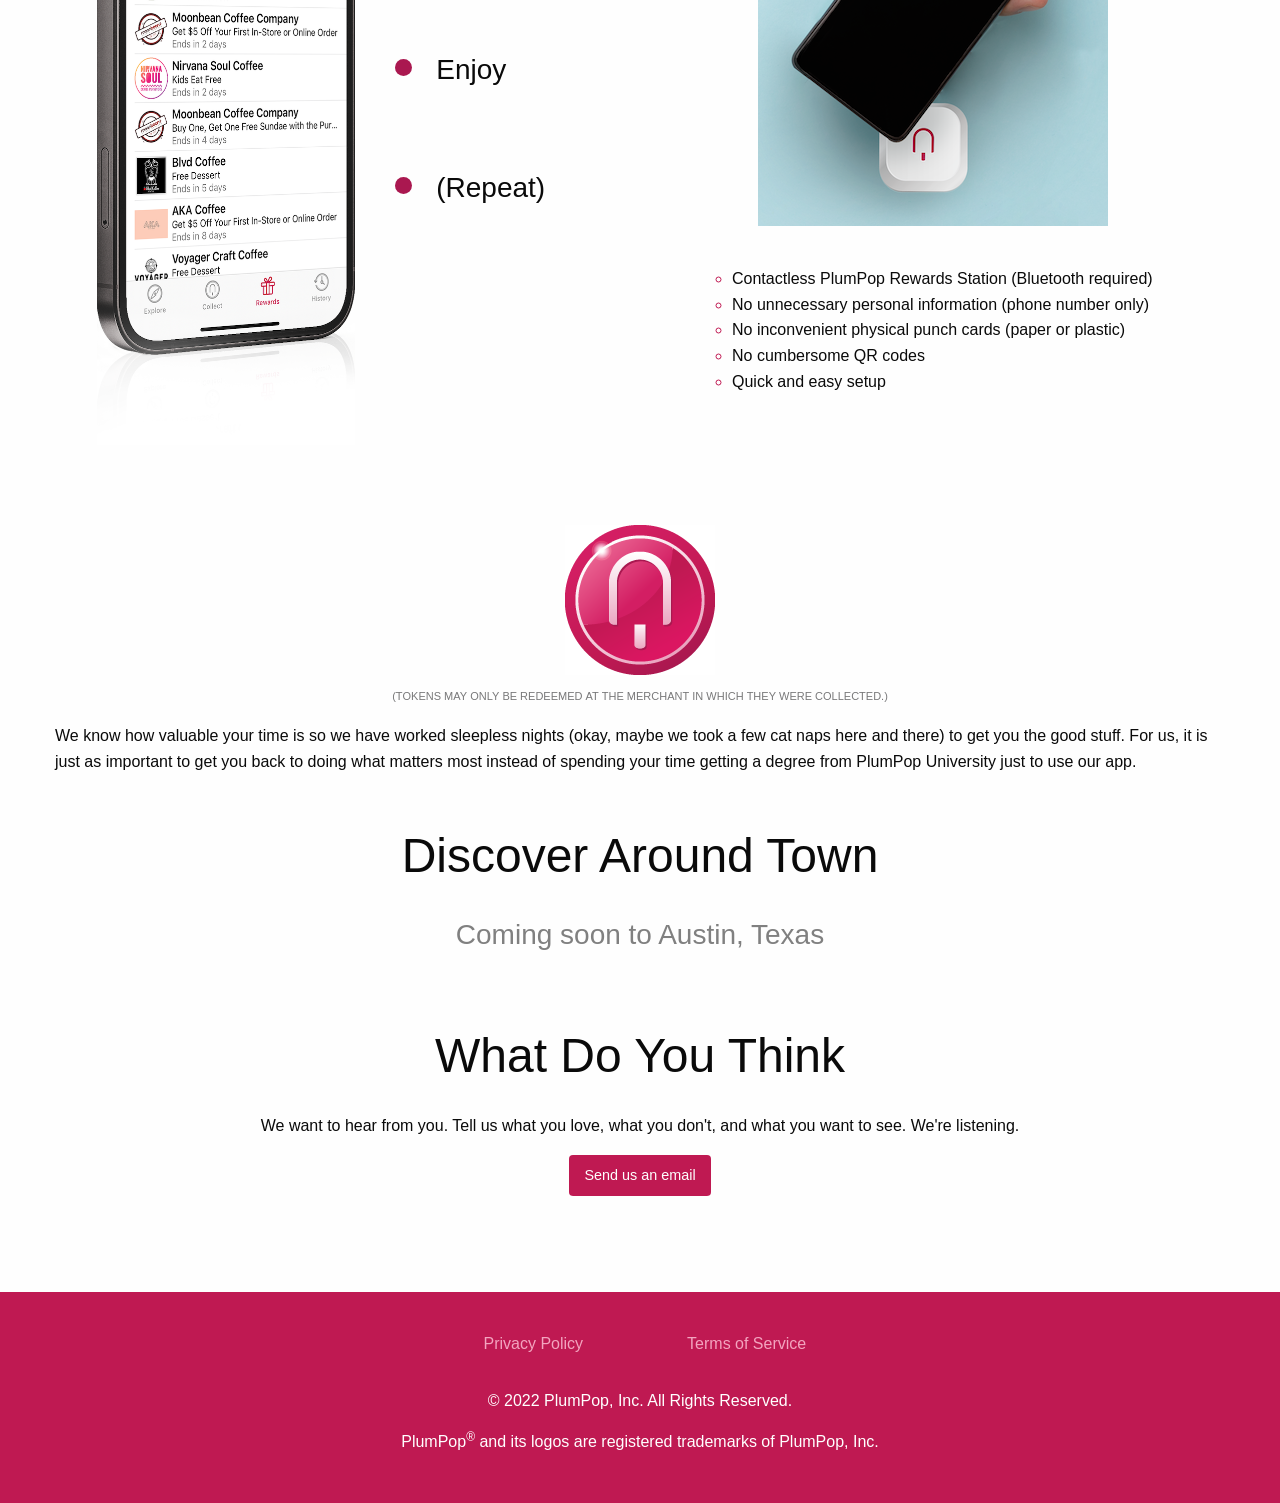
==== commit 9947b976: "Updated several visual assets." ====
--- a/index.html
+++ b/index.html
@@ -156,7 +156,7 @@
                         <div class="cell large-6">
                             <div class="grid-x">
                                 <div class="cell medium-order-2 medium-6 large-order-1 large-12 text-center">
-                                    <img src="img/consumer/plumpop_beacon_screenshot_350x432.jpg"
+                                    <img src="img/consumer/plumpop_beacon_screenshot_350x432.png"
                                          class="plumpop-beacon"
                                          width="350"
                                          height="432"
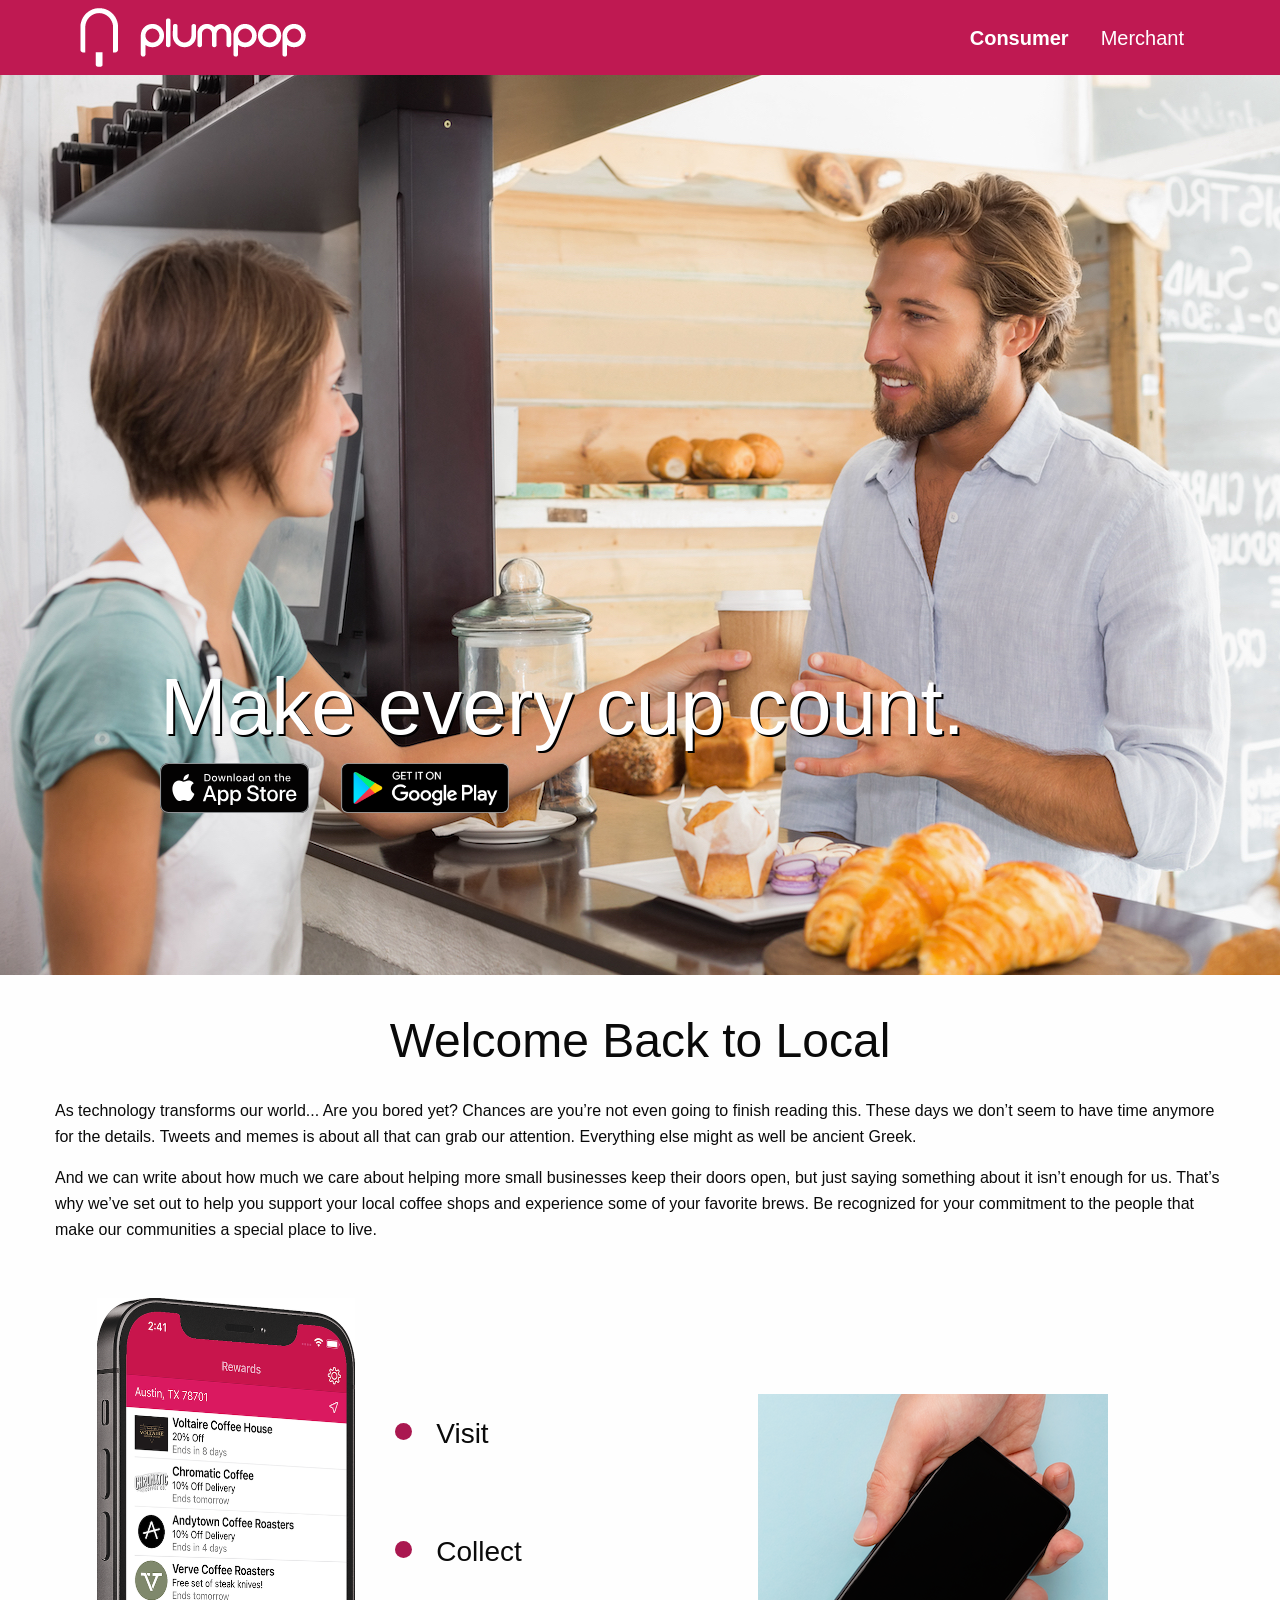
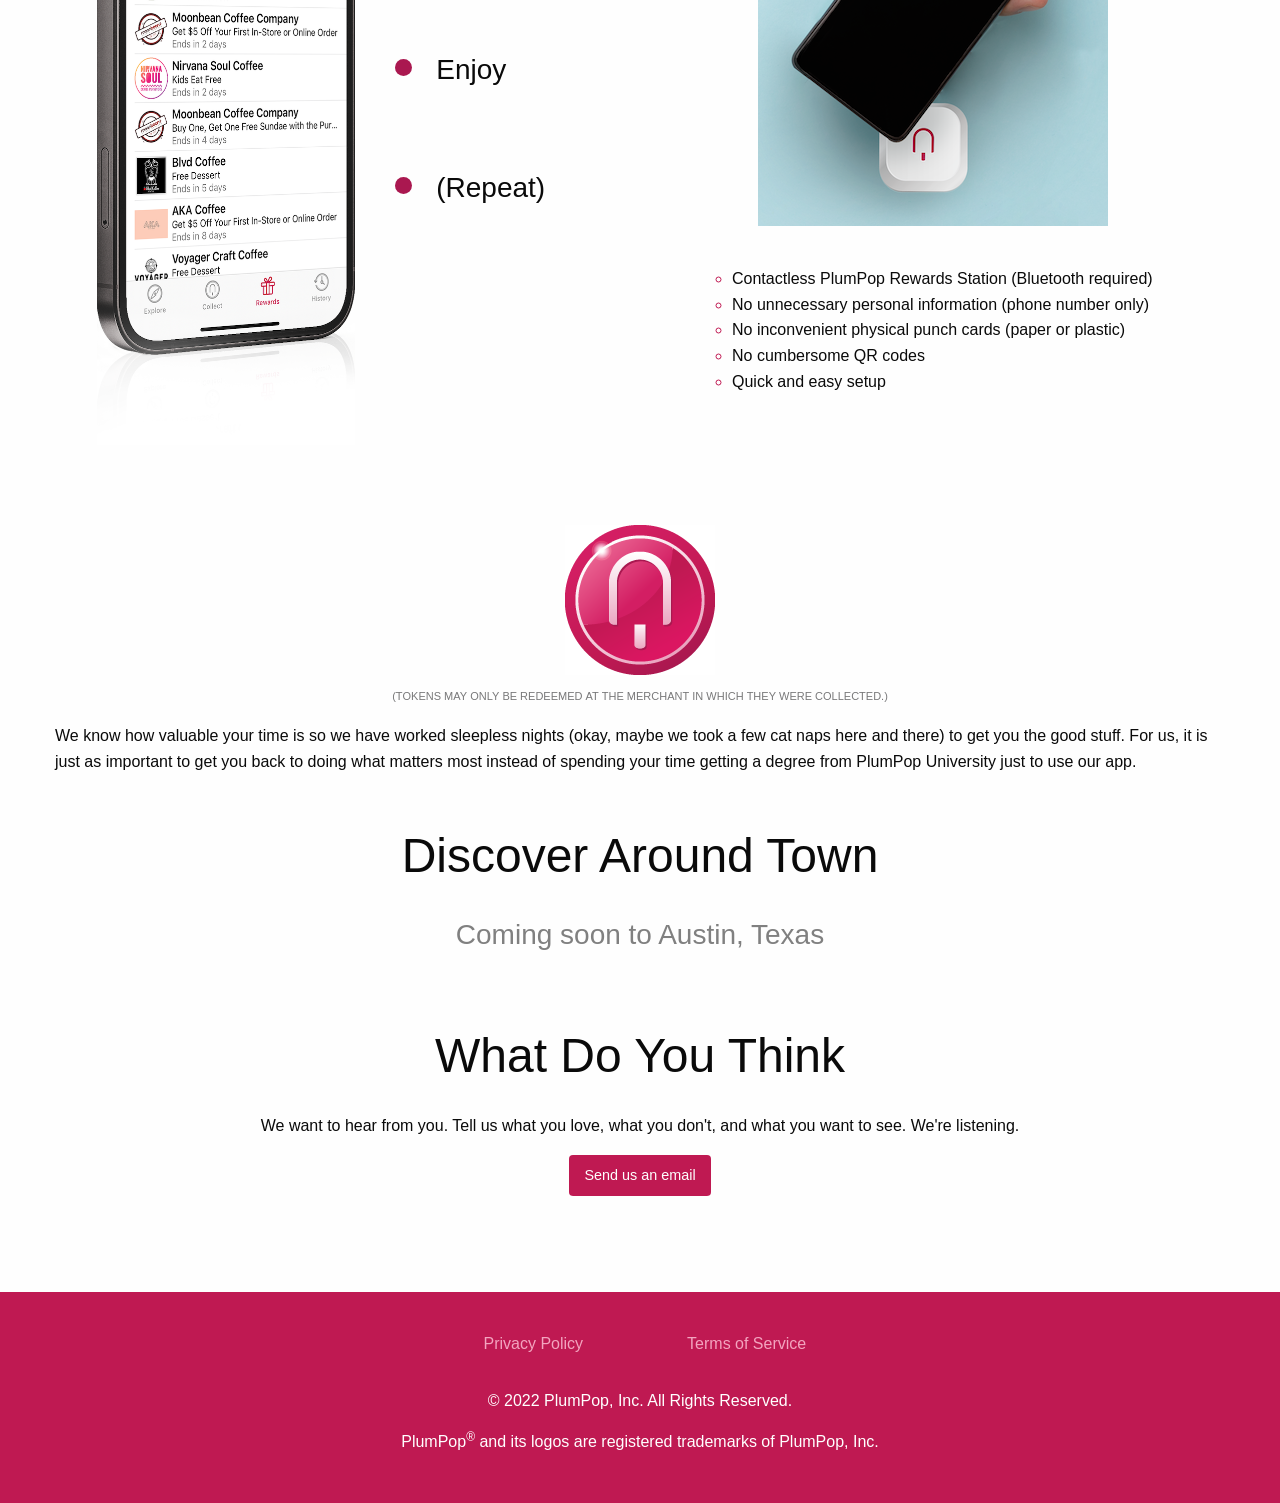
==== commit 277a091e: "Updated the top navigation icon name logos." ====
--- a/index.html
+++ b/index.html
@@ -52,16 +52,16 @@
                         type="button"
                         class="menu-icon"
                         data-open="off-canvas"></button>
-                <img src="img/logo/plumpop_logo_icon_name_maroon_flush_background_white_143x36.jpg"
-                     width="143"
+                <img src="img/logo/plumpop_logo_icon_name_maroon_flush_background_white_138x36.png"
+                     width="138"
                      height="36"
                      alt="PlumPop Logo">
             </div>
         </div>
         <div class="top-bar show-for-medium">
             <div class="top-bar-left">
-                <img src="img/logo/plumpop_logo_icon_name_maroon_flush_background_white_221x59.jpg"
-                     width="221"
+                <img src="img/logo/plumpop_logo_icon_name_maroon_flush_background_white_226x59.png"
+                     width="226"
                      height="59"
                      alt="PlumPop Logo">
             </div>
